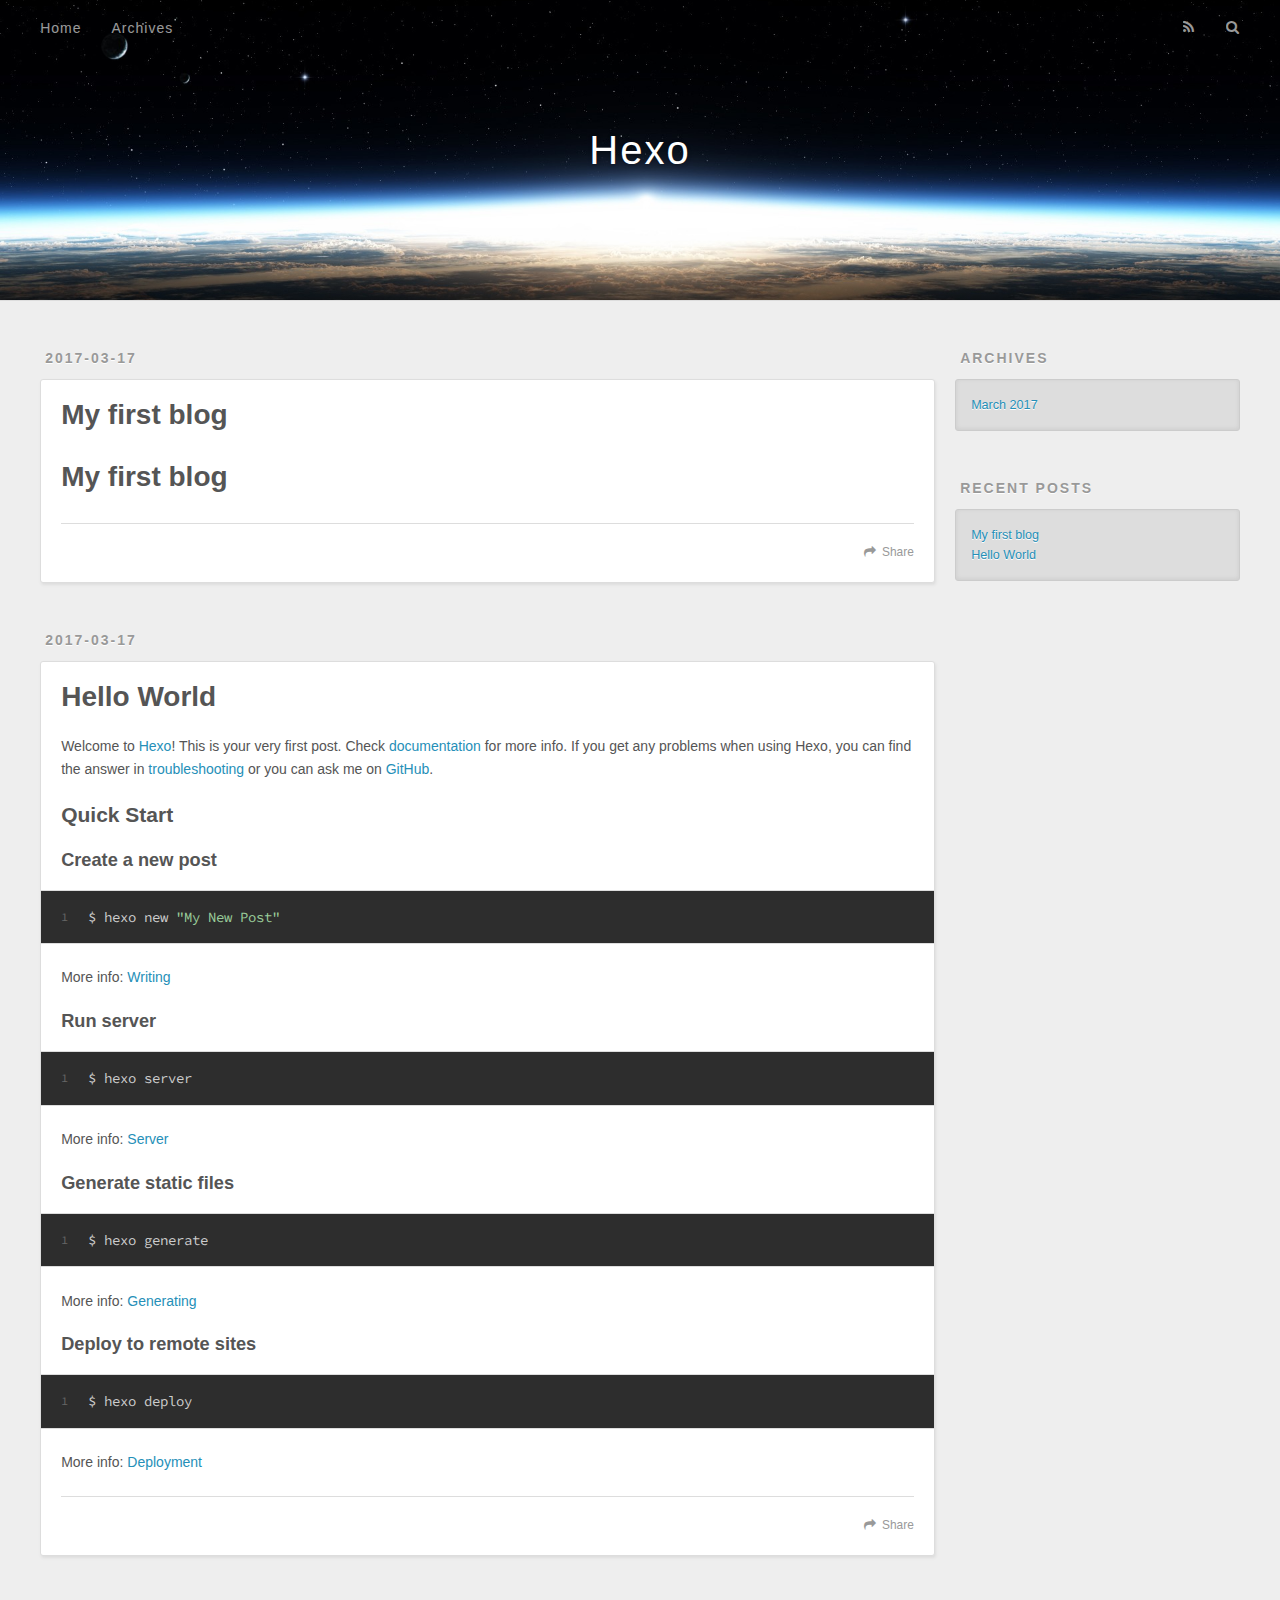
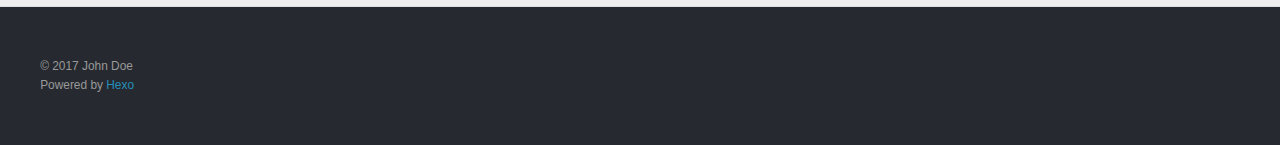
==== index.html @ 3b6c28e8 "Site updated: 2017-03-17 16:34:26" ====
<!DOCTYPE html>
<html>
<head>
  <meta charset="utf-8">
  
  <title>Hexo</title>
  <meta name="viewport" content="width=device-width, initial-scale=1, maximum-scale=1">
  <meta property="og:type" content="website">
<meta property="og:title" content="Hexo">
<meta property="og:url" content="http://yoursite.com/index.html">
<meta property="og:site_name" content="Hexo">
<meta name="twitter:card" content="summary">
<meta name="twitter:title" content="Hexo">
  
    <link rel="alternate" href="/atom.xml" title="Hexo" type="application/atom+xml">
  
  
    <link rel="icon" href="/favicon.png">
  
  
    <link href="//fonts.googleapis.com/css?family=Source+Code+Pro" rel="stylesheet" type="text/css">
  
  <link rel="stylesheet" href="/css/style.css">
  

</head>

<body>
  <div id="container">
    <div id="wrap">
      <header id="header">
  <div id="banner"></div>
  <div id="header-outer" class="outer">
    <div id="header-title" class="inner">
      <h1 id="logo-wrap">
        <a href="/" id="logo">Hexo</a>
      </h1>
      
    </div>
    <div id="header-inner" class="inner">
      <nav id="main-nav">
        <a id="main-nav-toggle" class="nav-icon"></a>
        
          <a class="main-nav-link" href="/">Home</a>
        
          <a class="main-nav-link" href="/archives">Archives</a>
        
      </nav>
      <nav id="sub-nav">
        
          <a id="nav-rss-link" class="nav-icon" href="/atom.xml" title="RSS Feed"></a>
        
        <a id="nav-search-btn" class="nav-icon" title="Search"></a>
      </nav>
      <div id="search-form-wrap">
        <form action="//google.com/search" method="get" accept-charset="UTF-8" class="search-form"><input type="search" name="q" results="0" class="search-form-input" placeholder="Search"><button type="submit" class="search-form-submit">&#xF002;</button><input type="hidden" name="sitesearch" value="http://yoursite.com"></form>
      </div>
    </div>
  </div>
</header>
      <div class="outer">
        <section id="main">
  
    <article id="post-My-first-blog" class="article article-type-post" itemscope itemprop="blogPost">
  <div class="article-meta">
    <a href="/2017/03/17/My-first-blog/" class="article-date">
  <time datetime="2017-03-17T08:21:18.000Z" itemprop="datePublished">2017-03-17</time>
</a>
    
  </div>
  <div class="article-inner">
    
    
      <header class="article-header">
        
  
    <h1 itemprop="name">
      <a class="article-title" href="/2017/03/17/My-first-blog/">My first blog</a>
    </h1>
  

      </header>
    
    <div class="article-entry" itemprop="articleBody">
      
        <h1 id="My-first-blog"><a href="#My-first-blog" class="headerlink" title="My first blog"></a>My first blog</h1>
      
    </div>
    <footer class="article-footer">
      <a data-url="http://yoursite.com/2017/03/17/My-first-blog/" data-id="cj0dkiii60002uuj8x4nyhoo8" class="article-share-link">Share</a>
      
      
    </footer>
  </div>
  
</article>


  
    <article id="post-hello-world" class="article article-type-post" itemscope itemprop="blogPost">
  <div class="article-meta">
    <a href="/2017/03/17/hello-world/" class="article-date">
  <time datetime="2017-03-17T08:17:19.000Z" itemprop="datePublished">2017-03-17</time>
</a>
    
  </div>
  <div class="article-inner">
    
    
      <header class="article-header">
        
  
    <h1 itemprop="name">
      <a class="article-title" href="/2017/03/17/hello-world/">Hello World</a>
    </h1>
  

      </header>
    
    <div class="article-entry" itemprop="articleBody">
      
        <p>Welcome to <a href="https://hexo.io/" target="_blank" rel="external">Hexo</a>! This is your very first post. Check <a href="https://hexo.io/docs/" target="_blank" rel="external">documentation</a> for more info. If you get any problems when using Hexo, you can find the answer in <a href="https://hexo.io/docs/troubleshooting.html" target="_blank" rel="external">troubleshooting</a> or you can ask me on <a href="https://github.com/hexojs/hexo/issues" target="_blank" rel="external">GitHub</a>.</p>
<h2 id="Quick-Start"><a href="#Quick-Start" class="headerlink" title="Quick Start"></a>Quick Start</h2><h3 id="Create-a-new-post"><a href="#Create-a-new-post" class="headerlink" title="Create a new post"></a>Create a new post</h3><figure class="highlight bash"><table><tr><td class="gutter"><pre><div class="line">1</div></pre></td><td class="code"><pre><div class="line">$ hexo new <span class="string">"My New Post"</span></div></pre></td></tr></table></figure>
<p>More info: <a href="https://hexo.io/docs/writing.html" target="_blank" rel="external">Writing</a></p>
<h3 id="Run-server"><a href="#Run-server" class="headerlink" title="Run server"></a>Run server</h3><figure class="highlight bash"><table><tr><td class="gutter"><pre><div class="line">1</div></pre></td><td class="code"><pre><div class="line">$ hexo server</div></pre></td></tr></table></figure>
<p>More info: <a href="https://hexo.io/docs/server.html" target="_blank" rel="external">Server</a></p>
<h3 id="Generate-static-files"><a href="#Generate-static-files" class="headerlink" title="Generate static files"></a>Generate static files</h3><figure class="highlight bash"><table><tr><td class="gutter"><pre><div class="line">1</div></pre></td><td class="code"><pre><div class="line">$ hexo generate</div></pre></td></tr></table></figure>
<p>More info: <a href="https://hexo.io/docs/generating.html" target="_blank" rel="external">Generating</a></p>
<h3 id="Deploy-to-remote-sites"><a href="#Deploy-to-remote-sites" class="headerlink" title="Deploy to remote sites"></a>Deploy to remote sites</h3><figure class="highlight bash"><table><tr><td class="gutter"><pre><div class="line">1</div></pre></td><td class="code"><pre><div class="line">$ hexo deploy</div></pre></td></tr></table></figure>
<p>More info: <a href="https://hexo.io/docs/deployment.html" target="_blank" rel="external">Deployment</a></p>

      
    </div>
    <footer class="article-footer">
      <a data-url="http://yoursite.com/2017/03/17/hello-world/" data-id="cj0dkiihy0001uuj8geldzlar" class="article-share-link">Share</a>
      
      
    </footer>
  </div>
  
</article>


  

</section>
        
          <aside id="sidebar">
  
    

  
    

  
    
  
    
  <div class="widget-wrap">
    <h3 class="widget-title">Archives</h3>
    <div class="widget">
      <ul class="archive-list"><li class="archive-list-item"><a class="archive-list-link" href="/archives/2017/03/">March 2017</a></li></ul>
    </div>
  </div>


  
    
  <div class="widget-wrap">
    <h3 class="widget-title">Recent Posts</h3>
    <div class="widget">
      <ul>
        
          <li>
            <a href="/2017/03/17/My-first-blog/">My first blog</a>
          </li>
        
          <li>
            <a href="/2017/03/17/hello-world/">Hello World</a>
          </li>
        
      </ul>
    </div>
  </div>

  
</aside>
        
      </div>
      <footer id="footer">
  
  <div class="outer">
    <div id="footer-info" class="inner">
      &copy; 2017 John Doe<br>
      Powered by <a href="http://hexo.io/" target="_blank">Hexo</a>
    </div>
  </div>
</footer>
    </div>
    <nav id="mobile-nav">
  
    <a href="/" class="mobile-nav-link">Home</a>
  
    <a href="/archives" class="mobile-nav-link">Archives</a>
  
</nav>
    

<script src="//ajax.googleapis.com/ajax/libs/jquery/2.0.3/jquery.min.js"></script>


  <link rel="stylesheet" href="/fancybox/jquery.fancybox.css">
  <script src="/fancybox/jquery.fancybox.pack.js"></script>


<script src="/js/script.js"></script>

  </div>
</body>
</html>
---- css/style.css ----
body {
  width: 100%;
}
body:before,
body:after {
  content: "";
  display: table;
}
body:after {
  clear: both;
}
html,
body,
div,
span,
applet,
object,
iframe,
h1,
h2,
h3,
h4,
h5,
h6,
p,
blockquote,
pre,
a,
abbr,
acronym,
address,
big,
cite,
code,
del,
dfn,
em,
img,
ins,
kbd,
q,
s,
samp,
small,
strike,
strong,
sub,
sup,
tt,
var,
dl,
dt,
dd,
ol,
ul,
li,
fieldset,
form,
label,
legend,
table,
caption,
tbody,
tfoot,
thead,
tr,
th,
td {
  margin: 0;
  padding: 0;
  border: 0;
  outline: 0;
  font-weight: inherit;
  font-style: inherit;
  font-family: inherit;
  font-size: 100%;
  vertical-align: baseline;
}
body {
  line-height: 1;
  color: #000;
  background: #fff;
}
ol,
ul {
  list-style: none;
}
table {
  border-collapse: separate;
  border-spacing: 0;
  vertical-align: middle;
}
caption,
th,
td {
  text-align: left;
  font-weight: normal;
  vertical-align: middle;
}
a img {
  border: none;
}
input,
button {
  margin: 0;
  padding: 0;
}
input::-moz-focus-inner,
button::-moz-focus-inner {
  border: 0;
  padding: 0;
}
@font-face {
  font-family: FontAwesome;
  font-style: normal;
  font-weight: normal;
  src: url("fonts/fontawesome-webfont.eot?v=#4.0.3");
  src: url("fonts/fontawesome-webfont.eot?#iefix&v=#4.0.3") format("embedded-opentype"), url("fonts/fontawesome-webfont.woff?v=#4.0.3") format("woff"), url("fonts/fontawesome-webfont.ttf?v=#4.0.3") format("truetype"), url("fonts/fontawesome-webfont.svg#fontawesomeregular?v=#4.0.3") format("svg");
}
html,
body,
#container {
  height: 100%;
}
body {
  background: #eee;
  font: 14px "Helvetica Neue", Helvetica, Arial, sans-serif;
  -webkit-text-size-adjust: 100%;
}
.outer {
  max-width: 1220px;
  margin: 0 auto;
  padding: 0 20px;
}
.outer:before,
.outer:after {
  content: "";
  display: table;
}
.outer:after {
  clear: both;
}
.inner {
  display: inline;
  float: left;
  width: 98.33333333333333%;
  margin: 0 0.833333333333333%;
}
.left,
.alignleft {
  float: left;
}
.right,
.alignright {
  float: right;
}
.clear {
  clear: both;
}
#container {
  position: relative;
}
.mobile-nav-on {
  overflow: hidden;
}
#wrap {
  height: 100%;
  width: 100%;
  position: absolute;
  top: 0;
  left: 0;
  -webkit-transition: 0.2s ease-out;
  -moz-transition: 0.2s ease-out;
  -ms-transition: 0.2s ease-out;
  transition: 0.2s ease-out;
  z-index: 1;
  background: #eee;
}
.mobile-nav-on #wrap {
  left: 280px;
}
@media screen and (min-width: 768px) {
  #main {
    display: inline;
    float: left;
    width: 73.33333333333333%;
    margin: 0 0.833333333333333%;
  }
}
.article-date,
.article-category-link,
.archive-year,
.widget-title {
  text-decoration: none;
  text-transform: uppercase;
  letter-spacing: 2px;
  color: #999;
  margin-bottom: 1em;
  margin-left: 5px;
  line-height: 1em;
  text-shadow: 0 1px #fff;
  font-weight: bold;
}
.article-inner,
.archive-article-inner {
  background: #fff;
  -webkit-box-shadow: 1px 2px 3px #ddd;
  box-shadow: 1px 2px 3px #ddd;
  border: 1px solid #ddd;
  border-radius: 3px;
}
.article-entry h1,
.widget h1 {
  font-size: 2em;
}
.article-entry h2,
.widget h2 {
  font-size: 1.5em;
}
.article-entry h3,
.widget h3 {
  font-size: 1.3em;
}
.article-entry h4,
.widget h4 {
  font-size: 1.2em;
}
.article-entry h5,
.widget h5 {
  font-size: 1em;
}
.article-entry h6,
.widget h6 {
  font-size: 1em;
  color: #999;
}
.article-entry hr,
.widget hr {
  border: 1px dashed #ddd;
}
.article-entry strong,
.widget strong {
  font-weight: bold;
}
.article-entry em,
.widget em,
.article-entry cite,
.widget cite {
  font-style: italic;
}
.article-entry sup,
.widget sup,
.article-entry sub,
.widget sub {
  font-size: 0.75em;
  line-height: 0;
  position: relative;
  vertical-align: baseline;
}
.article-entry sup,
.widget sup {
  top: -0.5em;
}
.article-entry sub,
.widget sub {
  bottom: -0.2em;
}
.article-entry small,
.widget small {
  font-size: 0.85em;
}
.article-entry acronym,
.widget acronym,
.article-entry abbr,
.widget abbr {
  border-bottom: 1px dotted;
}
.article-entry ul,
.widget ul,
.article-entry ol,
.widget ol,
.article-entry dl,
.widget dl {
  margin: 0 20px;
  line-height: 1.6em;
}
.article-entry ul ul,
.widget ul ul,
.article-entry ol ul,
.widget ol ul,
.article-entry ul ol,
.widget ul ol,
.article-entry ol ol,
.widget ol ol {
  margin-top: 0;
  margin-bottom: 0;
}
.article-entry ul,
.widget ul {
  list-style: disc;
}
.article-entry ol,
.widget ol {
  list-style: decimal;
}
.article-entry dt,
.widget dt {
  font-weight: bold;
}
#header {
  height: 300px;
  position: relative;
  border-bottom: 1px solid #ddd;
}
#header:before,
#header:after {
  content: "";
  position: absolute;
  left: 0;
  right: 0;
  height: 40px;
}
#header:before {
  top: 0;
  background: -webkit-linear-gradient(rgba(0,0,0,0.2), transparent);
  background: -moz-linear-gradient(rgba(0,0,0,0.2), transparent);
  background: -ms-linear-gradient(rgba(0,0,0,0.2), transparent);
  background: linear-gradient(rgba(0,0,0,0.2), transparent);
}
#header:after {
  bottom: 0;
  background: -webkit-linear-gradient(transparent, rgba(0,0,0,0.2));
  background: -moz-linear-gradient(transparent, rgba(0,0,0,0.2));
  background: -ms-linear-gradient(transparent, rgba(0,0,0,0.2));
  background: linear-gradient(transparent, rgba(0,0,0,0.2));
}
#header-outer {
  height: 100%;
  position: relative;
}
#header-inner {
  position: relative;
  overflow: hidden;
}
#banner {
  position: absolute;
  top: 0;
  left: 0;
  width: 100%;
  height: 100%;
  background: url("images/banner.jpg") center #000;
  -webkit-background-size: cover;
  -moz-background-size: cover;
  background-size: cover;
  z-index: -1;
}
#header-title {
  text-align: center;
  height: 40px;
  position: absolute;
  top: 50%;
  left: 0;
  margin-top: -20px;
}
#logo,
#subtitle {
  text-decoration: none;
  color: #fff;
  font-weight: 300;
  text-shadow: 0 1px 4px rgba(0,0,0,0.3);
}
#logo {
  font-size: 40px;
  line-height: 40px;
  letter-spacing: 2px;
}
#subtitle {
  font-size: 16px;
  line-height: 16px;
  letter-spacing: 1px;
}
#subtitle-wrap {
  margin-top: 16px;
}
#main-nav {
  float: left;
  margin-left: -15px;
}
.nav-icon,
.main-nav-link {
  float: left;
  color: #fff;
  opacity: 0.6;
  text-decoration: none;
  text-shadow: 0 1px rgba(0,0,0,0.2);
  -webkit-transition: opacity 0.2s;
  -moz-transition: opacity 0.2s;
  -ms-transition: opacity 0.2s;
  transition: opacity 0.2s;
  display: block;
  padding: 20px 15px;
}
.nav-icon:hover,
.main-nav-link:hover {
  opacity: 1;
}
.nav-icon {
  font-family: FontAwesome;
  text-align: center;
  font-size: 14px;
  width: 14px;
  height: 14px;
  padding: 20px 15px;
  position: relative;
  cursor: pointer;
}
.main-nav-link {
  font-weight: 300;
  letter-spacing: 1px;
}
@media screen and (max-width: 479px) {
  .main-nav-link {
    display: none;
  }
}
#main-nav-toggle {
  display: none;
}
#main-nav-toggle:before {
  content: "\f0c9";
}
@media screen and (max-width: 479px) {
  #main-nav-toggle {
    display: block;
  }
}
#sub-nav {
  float: right;
  margin-right: -15px;
}
#nav-rss-link:before {
  content: "\f09e";
}
#nav-search-btn:before {
  content: "\f002";
}
#search-form-wrap {
  position: absolute;
  top: 15px;
  width: 150px;
  height: 30px;
  right: -150px;
  opacity: 0;
  -webkit-transition: 0.2s ease-out;
  -moz-transition: 0.2s ease-out;
  -ms-transition: 0.2s ease-out;
  transition: 0.2s ease-out;
}
#search-form-wrap.on {
  opacity: 1;
  right: 0;
}
@media screen and (max-width: 479px) {
  #search-form-wrap {
    width: 100%;
    right: -100%;
  }
}
.search-form {
  position: absolute;
  top: 0;
  left: 0;
  right: 0;
  background: #fff;
  padding: 5px 15px;
  border-radius: 15px;
  -webkit-box-shadow: 0 0 10px rgba(0,0,0,0.3);
  box-shadow: 0 0 10px rgba(0,0,0,0.3);
}
.search-form-input {
  border: none;
  background: none;
  color: #555;
  width: 100%;
  font: 13px "Helvetica Neue", Helvetica, Arial, sans-serif;
  outline: none;
}
.search-form-input::-webkit-search-results-decoration,
.search-form-input::-webkit-search-cancel-button {
  -webkit-appearance: none;
}
.search-form-submit {
  position: absolute;
  top: 50%;
  right: 10px;
  margin-top: -7px;
  font: 13px FontAwesome;
  border: none;
  background: none;
  color: #bbb;
  cursor: pointer;
}
.search-form-submit:hover,
.search-form-submit:focus {
  color: #777;
}
.article {
  margin: 50px 0;
}
.article-inner {
  overflow: hidden;
}
.article-meta:before,
.article-meta:after {
  content: "";
  display: table;
}
.article-meta:after {
  clear: both;
}
.article-date {
  float: left;
}
.article-category {
  float: left;
  line-height: 1em;
  color: #ccc;
  text-shadow: 0 1px #fff;
  margin-left: 8px;
}
.article-category:before {
  content: "\2022";
}
.article-category-link {
  margin: 0 12px 1em;
}
.article-header {
  padding: 20px 20px 0;
}
.article-title {
  text-decoration: none;
  font-size: 2em;
  font-weight: bold;
  color: #555;
  line-height: 1.1em;
  -webkit-transition: color 0.2s;
  -moz-transition: color 0.2s;
  -ms-transition: color 0.2s;
  transition: color 0.2s;
}
a.article-title:hover {
  color: #258fb8;
}
.article-entry {
  color: #555;
  padding: 0 20px;
}
.article-entry:before,
.article-entry:after {
  content: "";
  display: table;
}
.article-entry:after {
  clear: both;
}
.article-entry p,
.article-entry table {
  line-height: 1.6em;
  margin: 1.6em 0;
}
.article-entry h1,
.article-entry h2,
.article-entry h3,
.article-entry h4,
.article-entry h5,
.article-entry h6 {
  font-weight: bold;
}
.article-entry h1,
.article-entry h2,
.article-entry h3,
.article-entry h4,
.article-entry h5,
.article-entry h6 {
  line-height: 1.1em;
  margin: 1.1em 0;
}
.article-entry a {
  color: #258fb8;
  text-decoration: none;
}
.article-entry a:hover {
  text-decoration: underline;
}
.article-entry ul,
.article-entry ol,
.article-entry dl {
  margin-top: 1.6em;
  margin-bottom: 1.6em;
}
.article-entry img,
.article-entry video {
  max-width: 100%;
  height: auto;
  display: block;
  margin: auto;
}
.article-entry iframe {
  border: none;
}
.article-entry table {
  width: 100%;
  border-collapse: collapse;
  border-spacing: 0;
}
.article-entry th {
  font-weight: bold;
  border-bottom: 3px solid #ddd;
  padding-bottom: 0.5em;
}
.article-entry td {
  border-bottom: 1px solid #ddd;
  padding: 10px 0;
}
.article-entry blockquote {
  font-family: Georgia, "Times New Roman", serif;
  font-size: 1.4em;
  margin: 1.6em 20px;
  text-align: center;
}
.article-entry blockquote footer {
  font-size: 14px;
  margin: 1.6em 0;
  font-family: "Helvetica Neue", Helvetica, Arial, sans-serif;
}
.article-entry blockquote footer cite:before {
  content: "—";
  padding: 0 0.5em;
}
.article-entry .pullquote {
  text-align: left;
  width: 45%;
  margin: 0;
}
.article-entry .pullquote.left {
  margin-left: 0.5em;
  margin-right: 1em;
}
.article-entry .pullquote.right {
  margin-right: 0.5em;
  margin-left: 1em;
}
.article-entry .caption {
  color: #999;
  display: block;
  font-size: 0.9em;
  margin-top: 0.5em;
  position: relative;
  text-align: center;
}
.article-entry .video-container {
  position: relative;
  padding-top: 56.25%;
  height: 0;
  overflow: hidden;
}
.article-entry .video-container iframe,
.article-entry .video-container object,
.article-entry .video-container embed {
  position: absolute;
  top: 0;
  left: 0;
  width: 100%;
  height: 100%;
  margin-top: 0;
}
.article-more-link a {
  display: inline-block;
  line-height: 1em;
  padding: 6px 15px;
  border-radius: 15px;
  background: #eee;
  color: #999;
  text-shadow: 0 1px #fff;
  text-decoration: none;
}
.article-more-link a:hover {
  background: #258fb8;
  color: #fff;
  text-decoration: none;
  text-shadow: 0 1px #1e7293;
}
.article-footer {
  font-size: 0.85em;
  line-height: 1.6em;
  border-top: 1px solid #ddd;
  padding-top: 1.6em;
  margin: 0 20px 20px;
}
.article-footer:before,
.article-footer:after {
  content: "";
  display: table;
}
.article-footer:after {
  clear: both;
}
.article-footer a {
  color: #999;
  text-decoration: none;
}
.article-footer a:hover {
  color: #555;
}
.article-tag-list-item {
  float: left;
  margin-right: 10px;
}
.article-tag-list-link:before {
  content: "#";
}
.article-comment-link {
  float: right;
}
.article-comment-link:before {
  content: "\f075";
  font-family: FontAwesome;
  padding-right: 8px;
}
.article-share-link {
  cursor: pointer;
  float: right;
  margin-left: 20px;
}
.article-share-link:before {
  content: "\f064";
  font-family: FontAwesome;
  padding-right: 6px;
}
#article-nav {
  position: relative;
}
#article-nav:before,
#article-nav:after {
  content: "";
  display: table;
}
#article-nav:after {
  clear: both;
}
@media screen and (min-width: 768px) {
  #article-nav {
    margin: 50px 0;
  }
  #article-nav:before {
    width: 8px;
    height: 8px;
    position: absolute;
    top: 50%;
    left: 50%;
    margin-top: -4px;
    margin-left: -4px;
    content: "";
    border-radius: 50%;
    background: #ddd;
    -webkit-box-shadow: 0 1px 2px #fff;
    box-shadow: 0 1px 2px #fff;
  }
}
.article-nav-link-wrap {
  text-decoration: none;
  text-shadow: 0 1px #fff;
  color: #999;
  -webkit-box-sizing: border-box;
  -moz-box-sizing: border-box;
  box-sizing: border-box;
  margin-top: 50px;
  text-align: center;
  display: block;
}
.article-nav-link-wrap:hover {
  color: #555;
}
@media screen and (min-width: 768px) {
  .article-nav-link-wrap {
    width: 50%;
    margin-top: 0;
  }
}
@media screen and (min-width: 768px) {
  #article-nav-newer {
    float: left;
    text-align: right;
    padding-right: 20px;
  }
}
@media screen and (min-width: 768px) {
  #article-nav-older {
    float: right;
    text-align: left;
    padding-left: 20px;
  }
}
.article-nav-caption {
  text-transform: uppercase;
  letter-spacing: 2px;
  color: #ddd;
  line-height: 1em;
  font-weight: bold;
}
#article-nav-newer .article-nav-caption {
  margin-right: -2px;
}
.article-nav-title {
  font-size: 0.85em;
  line-height: 1.6em;
  margin-top: 0.5em;
}
.article-share-box {
  position: absolute;
  display: none;
  background: #fff;
  -webkit-box-shadow: 1px 2px 10px rgba(0,0,0,0.2);
  box-shadow: 1px 2px 10px rgba(0,0,0,0.2);
  border-radius: 3px;
  margin-left: -145px;
  overflow: hidden;
  z-index: 1;
}
.article-share-box.on {
  display: block;
}
.article-share-input {
  width: 100%;
  background: none;
  -webkit-box-sizing: border-box;
  -moz-box-sizing: border-box;
  box-sizing: border-box;
  font: 14px "Helvetica Neue", Helvetica, Arial, sans-serif;
  padding: 0 15px;
  color: #555;
  outline: none;
  border: 1px solid #ddd;
  border-radius: 3px 3px 0 0;
  height: 36px;
  line-height: 36px;
}
.article-share-links {
  background: #eee;
}
.article-share-links:before,
.article-share-links:after {
  content: "";
  display: table;
}
.article-share-links:after {
  clear: both;
}
.article-share-twitter,
.article-share-facebook,
.article-share-pinterest,
.article-share-google {
  width: 50px;
  height: 36px;
  display: block;
  float: left;
  position: relative;
  color: #999;
  text-shadow: 0 1px #fff;
}
.article-share-twitter:before,
.article-share-facebook:before,
.article-share-pinterest:before,
.article-share-google:before {
  font-size: 20px;
  font-family: FontAwesome;
  width: 20px;
  height: 20px;
  position: absolute;
  top: 50%;
  left: 50%;
  margin-top: -10px;
  margin-left: -10px;
  text-align: center;
}
.article-share-twitter:hover,
.article-share-facebook:hover,
.article-share-pinterest:hover,
.article-share-google:hover {
  color: #fff;
}
.article-share-twitter:before {
  content: "\f099";
}
.article-share-twitter:hover {
  background: #00aced;
  text-shadow: 0 1px #008abe;
}
.article-share-facebook:before {
  content: "\f09a";
}
.article-share-facebook:hover {
  background: #3b5998;
  text-shadow: 0 1px #2f477a;
}
.article-share-pinterest:before {
  content: "\f0d2";
}
.article-share-pinterest:hover {
  background: #cb2027;
  text-shadow: 0 1px #a21a1f;
}
.article-share-google:before {
  content: "\f0d5";
}
.article-share-google:hover {
  background: #dd4b39;
  text-shadow: 0 1px #be3221;
}
.article-gallery {
  background: #000;
  position: relative;
}
.article-gallery-photos {
  position: relative;
  overflow: hidden;
}
.article-gallery-img {
  display: none;
  max-width: 100%;
}
.article-gallery-img:first-child {
  display: block;
}
.article-gallery-img.loaded {
  position: absolute;
  display: block;
}
.article-gallery-img img {
  display: block;
  max-width: 100%;
  margin: 0 auto;
}
#comments {
  background: #fff;
  -webkit-box-shadow: 1px 2px 3px #ddd;
  box-shadow: 1px 2px 3px #ddd;
  padding: 20px;
  border: 1px solid #ddd;
  border-radius: 3px;
  margin: 50px 0;
}
#comments a {
  color: #258fb8;
}
.archives-wrap {
  margin: 50px 0;
}
.archives:before,
.archives:after {
  content: "";
  display: table;
}
.archives:after {
  clear: both;
}
.archive-year-wrap {
  margin-bottom: 1em;
}
.archives {
  -webkit-column-gap: 10px;
  -moz-column-gap: 10px;
  column-gap: 10px;
}
@media screen and (min-width: 480px) and (max-width: 767px) {
  .archives {
    -webkit-column-count: 2;
    -moz-column-count: 2;
    column-count: 2;
  }
}
@media screen and (min-width: 768px) {
  .archives {
    -webkit-column-count: 3;
    -moz-column-count: 3;
    column-count: 3;
  }
}
.archive-article {
  -webkit-column-break-inside: avoid;
  page-break-inside: avoid;
  overflow: hidden;
  break-inside: avoid-column;
}
.archive-article-inner {
  padding: 10px;
  margin-bottom: 15px;
}
.archive-article-title {
  text-decoration: none;
  font-weight: bold;
  color: #555;
  -webkit-transition: color 0.2s;
  -moz-transition: color 0.2s;
  -ms-transition: color 0.2s;
  transition: color 0.2s;
  line-height: 1.6em;
}
.archive-article-title:hover {
  color: #258fb8;
}
.archive-article-footer {
  margin-top: 1em;
}
.archive-article-date {
  color: #999;
  text-decoration: none;
  font-size: 0.85em;
  line-height: 1em;
  margin-bottom: 0.5em;
  display: block;
}
#page-nav {
  margin: 50px auto;
  background: #fff;
  -webkit-box-shadow: 1px 2px 3px #ddd;
  box-shadow: 1px 2px 3px #ddd;
  border: 1px solid #ddd;
  border-radius: 3px;
  text-align: center;
  color: #999;
  overflow: hidden;
}
#page-nav:before,
#page-nav:after {
  content: "";
  display: table;
}
#page-nav:after {
  clear: both;
}
#page-nav a,
#page-nav span {
  padding: 10px 20px;
  line-height: 1;
  height: 2ex;
}
#page-nav a {
  color: #999;
  text-decoration: none;
}
#page-nav a:hover {
  background: #999;
  color: #fff;
}
#page-nav .prev {
  float: left;
}
#page-nav .next {
  float: right;
}
#page-nav .page-number {
  display: inline-block;
}
@media screen and (max-width: 479px) {
  #page-nav .page-number {
    display: none;
  }
}
#page-nav .current {
  color: #555;
  font-weight: bold;
}
#page-nav .space {
  color: #ddd;
}
#footer {
  background: #262a30;
  padding: 50px 0;
  border-top: 1px solid #ddd;
  color: #999;
}
#footer a {
  color: #258fb8;
  text-decoration: none;
}
#footer a:hover {
  text-decoration: underline;
}
#footer-info {
  line-height: 1.6em;
  font-size: 0.85em;
}
.article-entry pre,
.article-entry .highlight {
  background: #2d2d2d;
  margin: 0 -20px;
  padding: 15px 20px;
  border-style: solid;
  border-color: #ddd;
  border-width: 1px 0;
  overflow: auto;
  color: #ccc;
  line-height: 22.400000000000002px;
}
.article-entry .highlight .gutter pre,
.article-entry .gist .gist-file .gist-data .line-numbers {
  color: #666;
  font-size: 0.85em;
}
.article-entry pre,
.article-entry code {
  font-family: "Source Code Pro", Consolas, Monaco, Menlo, Consolas, monospace;
}
.article-entry code {
  background: #eee;
  text-shadow: 0 1px #fff;
  padding: 0 0.3em;
}
.article-entry pre code {
  background: none;
  text-shadow: none;
  padding: 0;
}
.article-entry .highlight pre {
  border: none;
  margin: 0;
  padding: 0;
}
.article-entry .highlight table {
  margin: 0;
  width: auto;
}
.article-entry .highlight td {
  border: none;
  padding: 0;
}
.article-entry .highlight figcaption {
  font-size: 0.85em;
  color: #999;
  line-height: 1em;
  margin-bottom: 1em;
}
.article-entry .highlight figcaption:before,
.article-entry .highlight figcaption:after {
  content: "";
  display: table;
}
.article-entry .highlight figcaption:after {
  clear: both;
}
.article-entry .highlight figcaption a {
  float: right;
}
.article-entry .highlight .gutter pre {
  text-align: right;
  padding-right: 20px;
}
.article-entry .highlight .line {
  height: 22.400000000000002px;
}
.article-entry .highlight .line.marked {
  background: #515151;
}
.article-entry .gist {
  margin: 0 -20px;
  border-style: solid;
  border-color: #ddd;
  border-width: 1px 0;
  background: #2d2d2d;
  padding: 15px 20px 15px 0;
}
.article-entry .gist .gist-file {
  border: none;
  font-family: "Source Code Pro", Consolas, Monaco, Menlo, Consolas, monospace;
  margin: 0;
}
.article-entry .gist .gist-file .gist-data {
  background: none;
  border: none;
}
.article-entry .gist .gist-file .gist-data .line-numbers {
  background: none;
  border: none;
  padding: 0 20px 0 0;
}
.article-entry .gist .gist-file .gist-data .line-data {
  padding: 0 !important;
}
.article-entry .gist .gist-file .highlight {
  margin: 0;
  padding: 0;
  border: none;
}
.article-entry .gist .gist-file .gist-meta {
  background: #2d2d2d;
  color: #999;
  font: 0.85em "Helvetica Neue", Helvetica, Arial, sans-serif;
  text-shadow: 0 0;
  padding: 0;
  margin-top: 1em;
  margin-left: 20px;
}
.article-entry .gist .gist-file .gist-meta a {
  color: #258fb8;
  font-weight: normal;
}
.article-entry .gist .gist-file .gist-meta a:hover {
  text-decoration: underline;
}
pre .comment,
pre .title {
  color: #999;
}
pre .variable,
pre .attribute,
pre .tag,
pre .regexp,
pre .ruby .constant,
pre .xml .tag .title,
pre .xml .pi,
pre .xml .doctype,
pre .html .doctype,
pre .css .id,
pre .css .class,
pre .css .pseudo {
  color: #f2777a;
}
pre .number,
pre .preprocessor,
pre .built_in,
pre .literal,
pre .params,
pre .constant {
  color: #f99157;
}
pre .class,
pre .ruby .class .title,
pre .css .rules .attribute {
  color: #9c9;
}
pre .string,
pre .value,
pre .inheritance,
pre .header,
pre .ruby .symbol,
pre .xml .cdata {
  color: #9c9;
}
pre .css .hexcolor {
  color: #6cc;
}
pre .function,
pre .python .decorator,
pre .python .title,
pre .ruby .function .title,
pre .ruby .title .keyword,
pre .perl .sub,
pre .javascript .title,
pre .coffeescript .title {
  color: #69c;
}
pre .keyword,
pre .javascript .function {
  color: #c9c;
}
@media screen and (max-width: 479px) {
  #mobile-nav {
    position: absolute;
    top: 0;
    left: 0;
    width: 280px;
    height: 100%;
    background: #191919;
    border-right: 1px solid #fff;
  }
}
@media screen and (max-width: 479px) {
  .mobile-nav-link {
    display: block;
    color: #999;
    text-decoration: none;
    padding: 15px 20px;
    font-weight: bold;
  }
  .mobile-nav-link:hover {
    color: #fff;
  }
}
@media screen and (min-width: 768px) {
  #sidebar {
    display: inline;
    float: left;
    width: 23.333333333333332%;
    margin: 0 0.833333333333333%;
  }
}
.widget-wrap {
  margin: 50px 0;
}
.widget {
  color: #777;
  text-shadow: 0 1px #fff;
  background: #ddd;
  -webkit-box-shadow: 0 -1px 4px #ccc inset;
  box-shadow: 0 -1px 4px #ccc inset;
  border: 1px solid #ccc;
  padding: 15px;
  border-radius: 3px;
}
.widget a {
  color: #258fb8;
  text-decoration: none;
}
.widget a:hover {
  text-decoration: underline;
}
.widget ul ul,
.widget ol ul,
.widget dl ul,
.widget ul ol,
.widget ol ol,
.widget dl ol,
.widget ul dl,
.widget ol dl,
.widget dl dl {
  margin-left: 15px;
  list-style: disc;
}
.widget {
  line-height: 1.6em;
  word-wrap: break-word;
  font-size: 0.9em;
}
.widget ul,
.widget ol {
  list-style: none;
  margin: 0;
}
.widget ul ul,
.widget ol ul,
.widget ul ol,
.widget ol ol {
  margin: 0 20px;
}
.widget ul ul,
.widget ol ul {
  list-style: disc;
}
.widget ul ol,
.widget ol ol {
  list-style: decimal;
}
.category-list-count,
.tag-list-count,
.archive-list-count {
  padding-left: 5px;
  color: #999;
  font-size: 0.85em;
}
.category-list-count:before,
.tag-list-count:before,
.archive-list-count:before {
  content: "(";
}
.category-list-count:after,
.tag-list-count:after,
.archive-list-count:after {
  content: ")";
}
.tagcloud a {
  margin-right: 5px;
  display: inline-block;
}
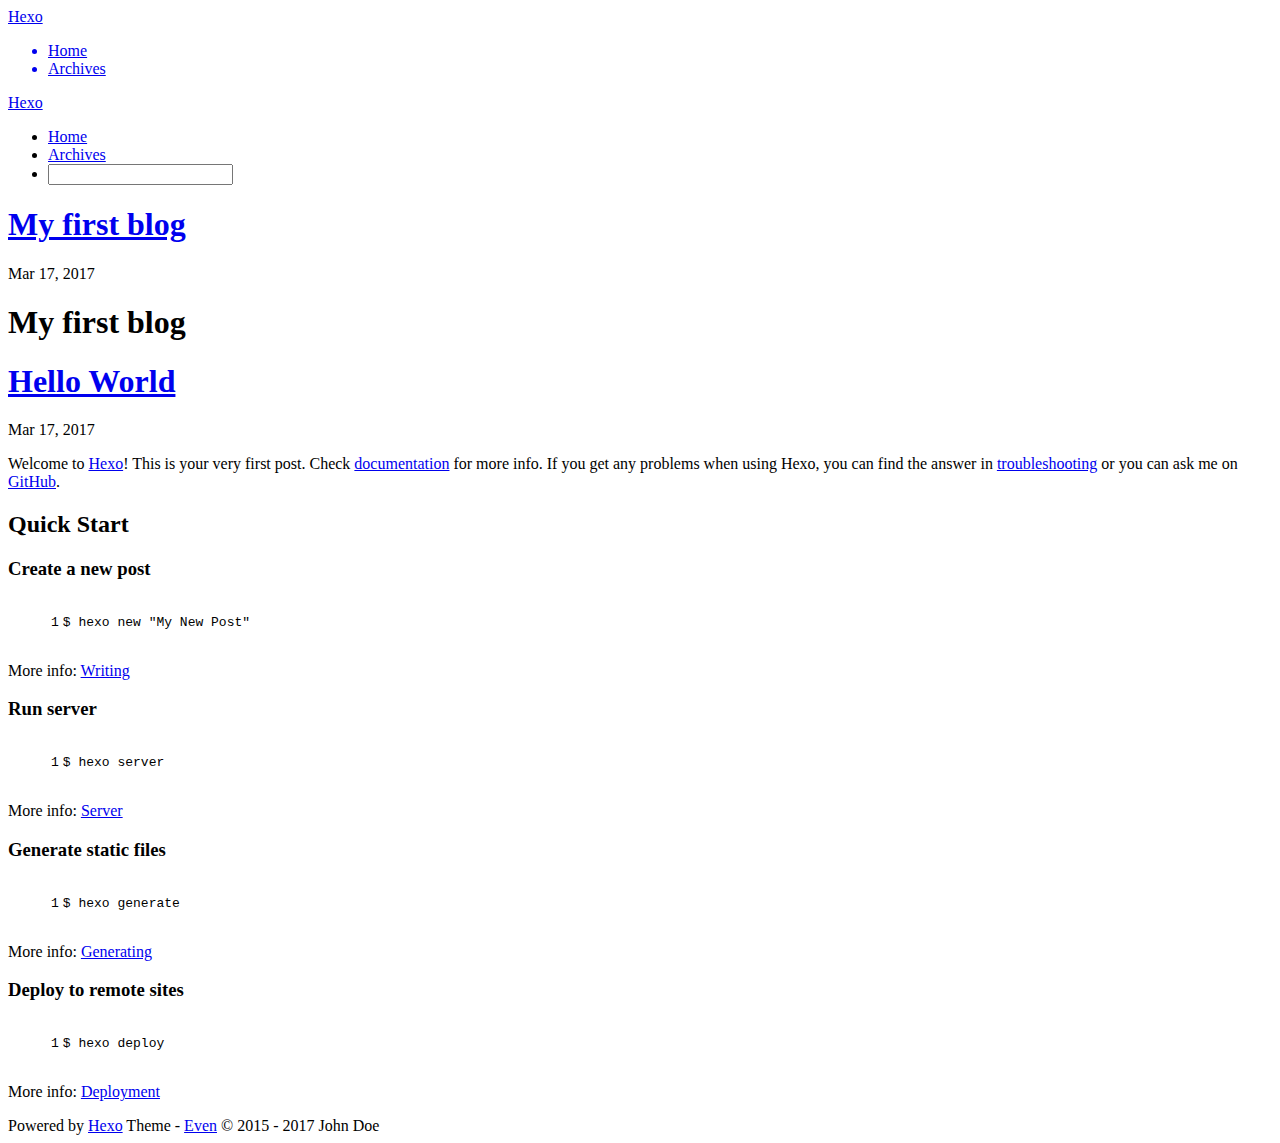
==== commit 51b63198: "Site updated: 2017-03-17 18:55:38" ====
--- a/index.html
+++ b/index.html
@@ -1,125 +1,217 @@
 <!DOCTYPE html>
-<html>
-<head>
-  <meta charset="utf-8">
-  
-  <title>Hexo</title>
-  <meta name="viewport" content="width=device-width, initial-scale=1, maximum-scale=1">
-  <meta property="og:type" content="website">
+<html lang="">
+  <head>
+    
+<meta charset="UTF-8"/>
+<meta http-equiv="X-UA-Compatible" content="IE=edge" />
+<meta name="viewport" content="width=device-width, initial-scale=1, maximum-scale=1"/>
+
+
+<meta http-equiv="Cache-Control" content="no-transform" />
+<meta http-equiv="Cache-Control" content="no-siteapp" />
+
+
+
+
+
+
+
+
+
+  <link rel="alternate" href="/atom.xml" title="Hexo">
+
+
+
+
+  <link rel="shortcut icon" type="image/x-icon" href="/favicon.ico?v=2.3.x" />
+
+
+
+<link rel="canonical" href="http://yoursite.com/"/>
+
+
+<meta property="og:type" content="website">
 <meta property="og:title" content="Hexo">
 <meta property="og:url" content="http://yoursite.com/index.html">
 <meta property="og:site_name" content="Hexo">
 <meta name="twitter:card" content="summary">
 <meta name="twitter:title" content="Hexo">
-  
-    <link rel="alternate" href="/atom.xml" title="Hexo" type="application/atom+xml">
-  
-  
-    <link rel="icon" href="/favicon.png">
-  
-  
-    <link href="//fonts.googleapis.com/css?family=Source+Code+Pro" rel="stylesheet" type="text/css">
-  
-  <link rel="stylesheet" href="/css/style.css">
-  
-
-</head>
-
-<body>
-  <div id="container">
-    <div id="wrap">
-      <header id="header">
-  <div id="banner"></div>
-  <div id="header-outer" class="outer">
-    <div id="header-title" class="inner">
-      <h1 id="logo-wrap">
-        <a href="/" id="logo">Hexo</a>
+
+
+<link rel="stylesheet" type="text/css" href="/css/style.css?v=2.3.x" />
+
+
+
+  <link rel="stylesheet" type="text/css" href="/lib/fancybox/jquery.fancybox.css" />
+
+
+
+
+
+<script>
+  var CONFIG = {
+    search: true,
+    searchPath: "/search.xml",
+    fancybox: true,
+    toc: true,
+  }
+</script>
+
+
+
+
+  
+
+
+
+    <title> Hexo </title>
+  </head>
+
+  <body><div id="mobile-navbar" class="mobile-navbar">
+  <div class="mobile-header-logo">
+    <a href="/." class="logo">Hexo</a>
+  </div>
+  <div class="mobile-navbar-icon">
+    <span></span>
+    <span></span>
+    <span></span>
+  </div>
+</div>
+
+<nav id="mobile-menu" class="mobile-menu slideout-menu">
+  <ul class="mobile-menu-list">
+    
+      <a href="/">
+        <li class="mobile-menu-item">
+          
+          
+            Home
+          
+        </li>
+      </a>
+    
+      <a href="/archives/">
+        <li class="mobile-menu-item">
+          
+          
+            Archives
+          
+        </li>
+      </a>
+    
+  </ul>
+</nav>
+
+    <div class="container" id="mobile-panel">
+      <header id="header" class="header"><div class="logo-wrapper">
+  <a href="/." class="logo">Hexo</a>
+</div>
+
+<nav class="site-navbar">
+  
+    <ul id="menu" class="menu">
+      
+        <li class="menu-item">
+          <a class="menu-item-link" href="/">
+            
+            
+              Home
+            
+          </a>
+        </li>
+      
+        <li class="menu-item">
+          <a class="menu-item-link" href="/archives/">
+            
+            
+              Archives
+            
+          </a>
+        </li>
+      
+      
+        <li class="menu-search">
+          <form>
+            <i class="iconfont icon-search" id="open-search"></i>
+            <input type="text" class="search-input" id="search-input" />
+            <i class="iconfont icon-close" id="close-search"></i>
+          </form>
+        </li>
+      
+    </ul>
+  
+</nav>
+
+      </header>
+
+      <main id="main" class="main">
+        <div class="content-wrapper">
+          <div id="content" class="content">
+            
+  <section id="posts" class="posts">
+    
+      
+  <article class="post">
+    <header class="post-header">
+      <h1 class="post-title">
+        
+          <a class="post-link" href="/2017/03/17/My-first-blog/">My first blog</a>
+        
       </h1>
+
+      <div class="post-meta">
+        <span class="post-time">
+          Mar 17, 2017
+        </span>
+      </div>
+    </header>
+
+    
+    
+
+    <div class="post-content">
+      
+        
+        
+
+        
+          <h1 id="My-first-blog"><a href="#My-first-blog" class="headerlink" title="My first blog"></a>My first blog</h1>
+        
       
     </div>
-    <div id="header-inner" class="inner">
-      <nav id="main-nav">
-        <a id="main-nav-toggle" class="nav-icon"></a>
-        
-          <a class="main-nav-link" href="/">Home</a>
-        
-          <a class="main-nav-link" href="/archives">Archives</a>
-        
-      </nav>
-      <nav id="sub-nav">
-        
-          <a id="nav-rss-link" class="nav-icon" href="/atom.xml" title="RSS Feed"></a>
-        
-        <a id="nav-search-btn" class="nav-icon" title="Search"></a>
-      </nav>
-      <div id="search-form-wrap">
-        <form action="//google.com/search" method="get" accept-charset="UTF-8" class="search-form"><input type="search" name="q" results="0" class="search-form-input" placeholder="Search"><button type="submit" class="search-form-submit">&#xF002;</button><input type="hidden" name="sitesearch" value="http://yoursite.com"></form>
+
+    
+
+    
+  </article>
+
+    
+      
+  <article class="post">
+    <header class="post-header">
+      <h1 class="post-title">
+        
+          <a class="post-link" href="/2017/03/17/hello-world/">Hello World</a>
+        
+      </h1>
+
+      <div class="post-meta">
+        <span class="post-time">
+          Mar 17, 2017
+        </span>
       </div>
-    </div>
-  </div>
-</header>
-      <div class="outer">
-        <section id="main">
-  
-    <article id="post-My-first-blog" class="article article-type-post" itemscope itemprop="blogPost">
-  <div class="article-meta">
-    <a href="/2017/03/17/My-first-blog/" class="article-date">
-  <time datetime="2017-03-17T08:21:18.000Z" itemprop="datePublished">2017-03-17</time>
-</a>
-    
-  </div>
-  <div class="article-inner">
-    
-    
-      <header class="article-header">
-        
-  
-    <h1 itemprop="name">
-      <a class="article-title" href="/2017/03/17/My-first-blog/">My first blog</a>
-    </h1>
-  
-
-      </header>
-    
-    <div class="article-entry" itemprop="articleBody">
-      
-        <h1 id="My-first-blog"><a href="#My-first-blog" class="headerlink" title="My first blog"></a>My first blog</h1>
-      
-    </div>
-    <footer class="article-footer">
-      <a data-url="http://yoursite.com/2017/03/17/My-first-blog/" data-id="cj0dkiii60002uuj8x4nyhoo8" class="article-share-link">Share</a>
-      
-      
-    </footer>
-  </div>
-  
-</article>
-
-
-  
-    <article id="post-hello-world" class="article article-type-post" itemscope itemprop="blogPost">
-  <div class="article-meta">
-    <a href="/2017/03/17/hello-world/" class="article-date">
-  <time datetime="2017-03-17T08:17:19.000Z" itemprop="datePublished">2017-03-17</time>
-</a>
-    
-  </div>
-  <div class="article-inner">
-    
-    
-      <header class="article-header">
-        
-  
-    <h1 itemprop="name">
-      <a class="article-title" href="/2017/03/17/hello-world/">Hello World</a>
-    </h1>
-  
-
-      </header>
-    
-    <div class="article-entry" itemprop="articleBody">
-      
-        <p>Welcome to <a href="https://hexo.io/" target="_blank" rel="external">Hexo</a>! This is your very first post. Check <a href="https://hexo.io/docs/" target="_blank" rel="external">documentation</a> for more info. If you get any problems when using Hexo, you can find the answer in <a href="https://hexo.io/docs/troubleshooting.html" target="_blank" rel="external">troubleshooting</a> or you can ask me on <a href="https://github.com/hexojs/hexo/issues" target="_blank" rel="external">GitHub</a>.</p>
+    </header>
+
+    
+    
+
+    <div class="post-content">
+      
+        
+        
+
+        
+          <p>Welcome to <a href="https://hexo.io/" target="_blank" rel="external">Hexo</a>! This is your very first post. Check <a href="https://hexo.io/docs/" target="_blank" rel="external">documentation</a> for more info. If you get any problems when using Hexo, you can find the answer in <a href="https://hexo.io/docs/troubleshooting.html" target="_blank" rel="external">troubleshooting</a> or you can ask me on <a href="https://github.com/hexojs/hexo/issues" target="_blank" rel="external">GitHub</a>.</p>
 <h2 id="Quick-Start"><a href="#Quick-Start" class="headerlink" title="Quick Start"></a>Quick Start</h2><h3 id="Create-a-new-post"><a href="#Create-a-new-post" class="headerlink" title="Create a new post"></a>Create a new post</h3><figure class="highlight bash"><table><tr><td class="gutter"><pre><div class="line">1</div></pre></td><td class="code"><pre><div class="line">$ hexo new <span class="string">"My New Post"</span></div></pre></td></tr></table></figure>
 <p>More info: <a href="https://hexo.io/docs/writing.html" target="_blank" rel="external">Writing</a></p>
 <h3 id="Run-server"><a href="#Run-server" class="headerlink" title="Run server"></a>Run server</h3><figure class="highlight bash"><table><tr><td class="gutter"><pre><div class="line">1</div></pre></td><td class="code"><pre><div class="line">$ hexo server</div></pre></td></tr></table></figure>
@@ -129,92 +221,146 @@
 <h3 id="Deploy-to-remote-sites"><a href="#Deploy-to-remote-sites" class="headerlink" title="Deploy to remote sites"></a>Deploy to remote sites</h3><figure class="highlight bash"><table><tr><td class="gutter"><pre><div class="line">1</div></pre></td><td class="code"><pre><div class="line">$ hexo deploy</div></pre></td></tr></table></figure>
 <p>More info: <a href="https://hexo.io/docs/deployment.html" target="_blank" rel="external">Deployment</a></p>
 
+        
       
     </div>
-    <footer class="article-footer">
-      <a data-url="http://yoursite.com/2017/03/17/hello-world/" data-id="cj0dkiihy0001uuj8geldzlar" class="article-share-link">Share</a>
-      
-      
-    </footer>
+
+    
+
+    
+  </article>
+
+    
+  </section>
+
+  
+  <nav class="pagination">
+    
+    
+  </nav>
+
+
+          </div>
+          
+        </div>  
+      </main>
+
+      <footer id="footer" class="footer">
+
+  <div class="social-links">
+    
+      
+        
+          <a href="mailto:your@email.com" class="iconfont icon-email" title="email"></a>
+        
+      
+    
+      
+    
+      
+    
+      
+    
+      
+    
+      
+    
+      
+    
+      
+    
+      
+    
+      
+    
+    
+    
   </div>
-  
-</article>
-
-
-  
-
-</section>
-        
-          <aside id="sidebar">
-  
-    
-
-  
-    
-
-  
-    
-  
-    
-  <div class="widget-wrap">
-    <h3 class="widget-title">Archives</h3>
-    <div class="widget">
-      <ul class="archive-list"><li class="archive-list-item"><a class="archive-list-link" href="/archives/2017/03/">March 2017</a></li></ul>
+
+
+<div class="copyright">
+  <span class="power-by">
+    Powered by <a class="hexo-link" href="https://hexo.io/">Hexo</a>
+  </span>
+  
+  <span class="theme-info">
+    Theme - 
+    <a class="theme-link" href="https://github.com/ahonn/hexo-theme-even">Even</a>
+  </span>
+
+  <span class="copyright-year">
+    
+    &copy; 
+     
+      2015 - 
+    
+    2017
+
+    <span class="heart">
+      <i class="iconfont icon-heart"></i>
+    </span>
+    <span class="author">John Doe</span>
+  </span>
+</div>
+      </footer>
+
+      <div class="back-to-top" id="back-to-top">
+        <i class="iconfont icon-up"></i>
+      </div>
     </div>
-  </div>
-
-
-  
-    
-  <div class="widget-wrap">
-    <h3 class="widget-title">Recent Posts</h3>
-    <div class="widget">
-      <ul>
-        
-          <li>
-            <a href="/2017/03/17/My-first-blog/">My first blog</a>
-          </li>
-        
-          <li>
-            <a href="/2017/03/17/hello-world/">Hello World</a>
-          </li>
-        
-      </ul>
+
+    
+
+
+    
+  
+
+
+
+
+
+  
+    <script type="text/javascript" src="/lib/jquery/jquery-3.1.1.min.js"></script>
+  
+
+  
+    <script type="text/javascript" src="/lib/slideout/slideout.js"></script>
+  
+
+  
+    <script type="text/javascript" src="/lib/fancybox/jquery.fancybox.pack.js"></script>
+  
+
+
+    <script type="text/javascript" src="/js/src/even.js?v=2.3.x"></script>
+<script type="text/javascript" src="/js/src/bootstrap.js?v=2.3.x"></script>
+
+    
+  <script type="text/html" id="search-result">
+    <article class="post">
+      <header class="post-header">
+        <h1 class="post-title">
+          <a href="$url$" class="post-link">
+            $title$
+          </a>
+        </h1>
+      </header>
+      <div class="post-content">
+        $content$
+        <div class="read-more">
+          <a href="$url$" class="read-more-link">
+            Read more..
+          </a>
+        </div>
+      </div>
+    </article>
+  </script>
+  <script type="text/html" id="no-search-result">
+    <div class="no-result">
+      <h2>No result found!</h2>
     </div>
-  </div>
-
-  
-</aside>
-        
-      </div>
-      <footer id="footer">
-  
-  <div class="outer">
-    <div id="footer-info" class="inner">
-      &copy; 2017 John Doe<br>
-      Powered by <a href="http://hexo.io/" target="_blank">Hexo</a>
-    </div>
-  </div>
-</footer>
-    </div>
-    <nav id="mobile-nav">
-  
-    <a href="/" class="mobile-nav-link">Home</a>
-  
-    <a href="/archives" class="mobile-nav-link">Archives</a>
-  
-</nav>
-    
-
-<script src="//ajax.googleapis.com/ajax/libs/jquery/2.0.3/jquery.min.js"></script>
-
-
-  <link rel="stylesheet" href="/fancybox/jquery.fancybox.css">
-  <script src="/fancybox/jquery.fancybox.pack.js"></script>
-
-
-<script src="/js/script.js"></script>
-
-  </div>
-</body>
-</html>+  </script>
+  <script type="text/javascript" src="/js/src/search.js?v=2.3.x"></script>
+
+  </body>
+</html>
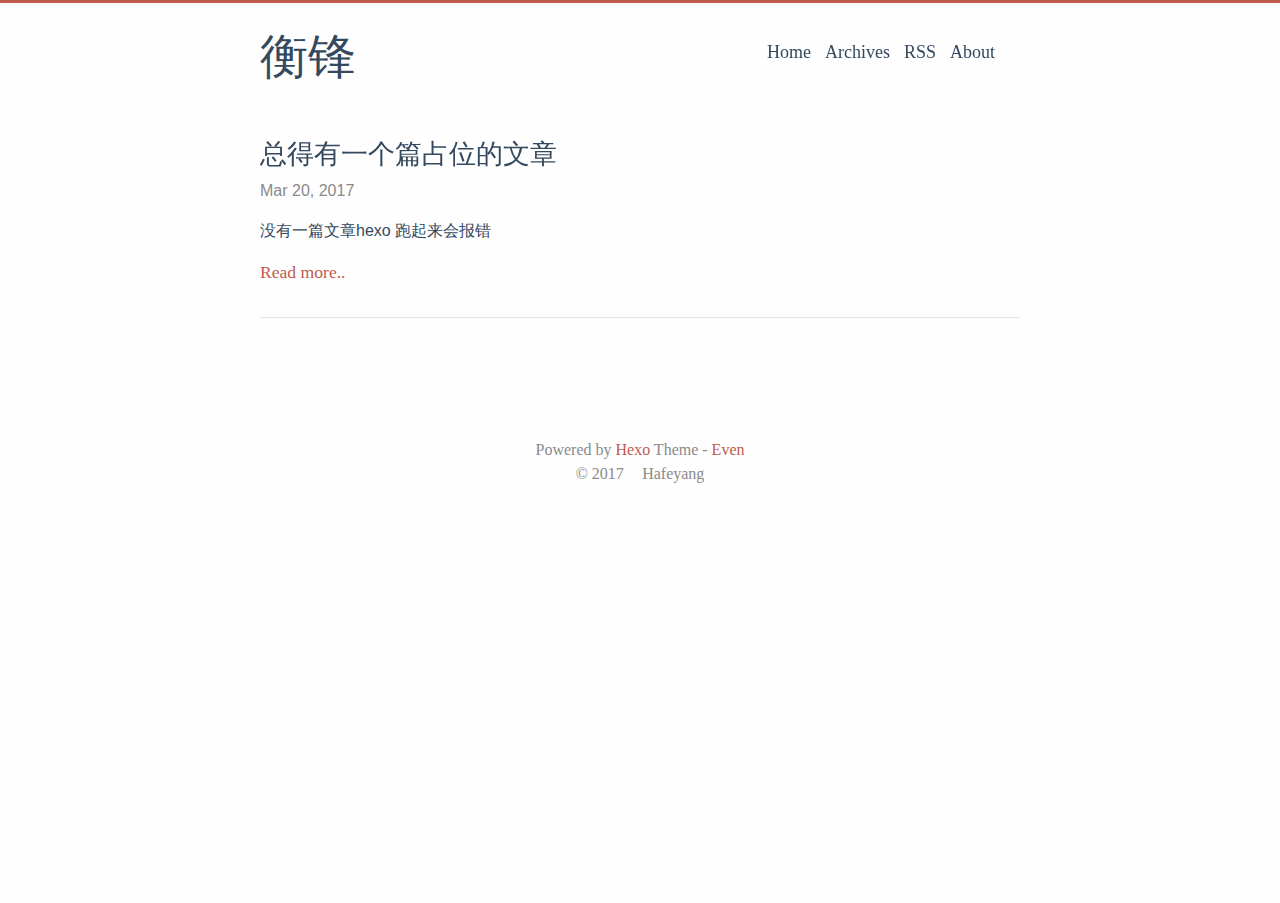
==== commit fbe80f71: "Site updated: 2017-03-20 11:16:11" ====
--- a/index.html
+++ b/index.html
@@ -1,5 +1,5 @@
 <!DOCTYPE html>
-<html lang="">
+<html lang="zh-Hans">
   <head>
     
 <meta charset="UTF-8"/>
@@ -12,13 +12,15 @@
 
 
 
-
-
-
-
-
-
-  <link rel="alternate" href="/atom.xml" title="Hexo">
+  <meta name="description" content="坚持写作"/>
+
+
+
+
+
+
+
+  <link rel="alternate" href="/atom.xml" title="衡锋">
 
 
 
@@ -27,15 +29,18 @@
 
 
 
-<link rel="canonical" href="http://yoursite.com/"/>
-
-
+<link rel="canonical" href="https://hafeyang.github.io/"/>
+
+
+<meta name="description" content="坚持写作">
 <meta property="og:type" content="website">
-<meta property="og:title" content="Hexo">
-<meta property="og:url" content="http://yoursite.com/index.html">
-<meta property="og:site_name" content="Hexo">
+<meta property="og:title" content="衡锋">
+<meta property="og:url" content="https://hafeyang.github.io/index.html">
+<meta property="og:site_name" content="衡锋">
+<meta property="og:description" content="坚持写作">
 <meta name="twitter:card" content="summary">
-<meta name="twitter:title" content="Hexo">
+<meta name="twitter:title" content="衡锋">
+<meta name="twitter:description" content="坚持写作">
 
 
 <link rel="stylesheet" type="text/css" href="/css/style.css?v=2.3.x" />
@@ -61,15 +66,25 @@
 
 
   
-
-
-
-    <title> Hexo </title>
+  <script type="text/javascript">
+    var _hmt = _hmt || [];
+    (function() {
+      var hm = document.createElement("script");
+      hm.src = "https://hm.baidu.com/hm.js?7ff01825c7580a520bb1c91a15642e99";
+      var s = document.getElementsByTagName("script")[0];
+      s.parentNode.insertBefore(hm, s);
+    })();
+  </script>
+
+
+
+
+    <title> 衡锋 </title>
   </head>
 
   <body><div id="mobile-navbar" class="mobile-navbar">
   <div class="mobile-header-logo">
-    <a href="/." class="logo">Hexo</a>
+    <a href="/." class="logo">衡锋</a>
   </div>
   <div class="mobile-navbar-icon">
     <span></span>
@@ -99,12 +114,30 @@
         </li>
       </a>
     
+      <a href="/atom.xml">
+        <li class="mobile-menu-item">
+          
+          
+            RSS
+          
+        </li>
+      </a>
+    
+      <a href="/About-Me/">
+        <li class="mobile-menu-item">
+          
+          
+            About
+          
+        </li>
+      </a>
+    
   </ul>
 </nav>
 
     <div class="container" id="mobile-panel">
       <header id="header" class="header"><div class="logo-wrapper">
-  <a href="/." class="logo">Hexo</a>
+  <a href="/." class="logo">衡锋</a>
 </div>
 
 <nav class="site-navbar">
@@ -125,6 +158,24 @@
             
             
               Archives
+            
+          </a>
+        </li>
+      
+        <li class="menu-item">
+          <a class="menu-item-link" href="/atom.xml">
+            
+            
+              RSS
+            
+          </a>
+        </li>
+      
+        <li class="menu-item">
+          <a class="menu-item-link" href="/About-Me/">
+            
+            
+              About
             
           </a>
         </li>
@@ -155,13 +206,13 @@
     <header class="post-header">
       <h1 class="post-title">
         
-          <a class="post-link" href="/2017/03/17/My-first-blog/">My first blog</a>
+          <a class="post-link" href="/2017/03/20/kick-off/">总得有一个篇占位的文章</a>
         
       </h1>
 
       <div class="post-meta">
         <span class="post-time">
-          Mar 17, 2017
+          Mar 20, 2017
         </span>
       </div>
     </header>
@@ -173,54 +224,14 @@
       
         
         
-
-        
-          <h1 id="My-first-blog"><a href="#My-first-blog" class="headerlink" title="My first blog"></a>My first blog</h1>
-        
-      
-    </div>
-
-    
-
-    
-  </article>
-
-    
-      
-  <article class="post">
-    <header class="post-header">
-      <h1 class="post-title">
-        
-          <a class="post-link" href="/2017/03/17/hello-world/">Hello World</a>
-        
-      </h1>
-
-      <div class="post-meta">
-        <span class="post-time">
-          Mar 17, 2017
-        </span>
-      </div>
-    </header>
-
-    
-    
-
-    <div class="post-content">
-      
-        
-        
-
-        
-          <p>Welcome to <a href="https://hexo.io/" target="_blank" rel="external">Hexo</a>! This is your very first post. Check <a href="https://hexo.io/docs/" target="_blank" rel="external">documentation</a> for more info. If you get any problems when using Hexo, you can find the answer in <a href="https://hexo.io/docs/troubleshooting.html" target="_blank" rel="external">troubleshooting</a> or you can ask me on <a href="https://github.com/hexojs/hexo/issues" target="_blank" rel="external">GitHub</a>.</p>
-<h2 id="Quick-Start"><a href="#Quick-Start" class="headerlink" title="Quick Start"></a>Quick Start</h2><h3 id="Create-a-new-post"><a href="#Create-a-new-post" class="headerlink" title="Create a new post"></a>Create a new post</h3><figure class="highlight bash"><table><tr><td class="gutter"><pre><div class="line">1</div></pre></td><td class="code"><pre><div class="line">$ hexo new <span class="string">"My New Post"</span></div></pre></td></tr></table></figure>
-<p>More info: <a href="https://hexo.io/docs/writing.html" target="_blank" rel="external">Writing</a></p>
-<h3 id="Run-server"><a href="#Run-server" class="headerlink" title="Run server"></a>Run server</h3><figure class="highlight bash"><table><tr><td class="gutter"><pre><div class="line">1</div></pre></td><td class="code"><pre><div class="line">$ hexo server</div></pre></td></tr></table></figure>
-<p>More info: <a href="https://hexo.io/docs/server.html" target="_blank" rel="external">Server</a></p>
-<h3 id="Generate-static-files"><a href="#Generate-static-files" class="headerlink" title="Generate static files"></a>Generate static files</h3><figure class="highlight bash"><table><tr><td class="gutter"><pre><div class="line">1</div></pre></td><td class="code"><pre><div class="line">$ hexo generate</div></pre></td></tr></table></figure>
-<p>More info: <a href="https://hexo.io/docs/generating.html" target="_blank" rel="external">Generating</a></p>
-<h3 id="Deploy-to-remote-sites"><a href="#Deploy-to-remote-sites" class="headerlink" title="Deploy to remote sites"></a>Deploy to remote sites</h3><figure class="highlight bash"><table><tr><td class="gutter"><pre><div class="line">1</div></pre></td><td class="code"><pre><div class="line">$ hexo deploy</div></pre></td></tr></table></figure>
-<p>More info: <a href="https://hexo.io/docs/deployment.html" target="_blank" rel="external">Deployment</a></p>
-
+          
+        
+
+        
+          <p>没有一篇文章hexo 跑起来会报错<br>
+          <div class="read-more">
+            <a href="/2017/03/20/kick-off/" class="read-more-link">Read more..</a>
+          </div>
         
       
     </div>
@@ -251,24 +262,44 @@
     
       
         
-          <a href="mailto:your@email.com" class="iconfont icon-email" title="email"></a>
-        
-      
-    
-      
-    
-      
-    
-      
-    
-      
-    
-      
-    
-      
-    
-      
-    
+          <a href="mailto:hafeyang@gmail.com" class="iconfont icon-email" title="email"></a>
+        
+      
+    
+      
+    
+      
+        
+          <a href="https://twitter.com/hafeyang" class="iconfont icon-twitter" title="twitter"></a>
+        
+      
+    
+      
+        
+          <a href="https://facebook.com/hafeyang" class="iconfont icon-facebook" title="facebook"></a>
+        
+      
+    
+      
+    
+      
+    
+      
+        
+          <a href="https://www.github.com/hafeyang" class="iconfont icon-github" title="github"></a>
+        
+      
+    
+      
+        
+          <a href="https://weibo.com/hafeyang" class="iconfont icon-weibo" title="weibo"></a>
+        
+      
+    
+      
+        
+          <a href="https://zhihu.com/hafeyang" class="iconfont icon-zhihu" title="zhihu"></a>
+        
       
     
       
@@ -291,15 +322,13 @@
   <span class="copyright-year">
     
     &copy; 
-     
-      2015 - 
     
     2017
 
     <span class="heart">
       <i class="iconfont icon-heart"></i>
     </span>
-    <span class="author">John Doe</span>
+    <span class="author">Hafeyang</span>
   </span>
 </div>
       </footer>
--- a/css/style.css
+++ b/css/style.css
@@ -0,0 +1,1274 @@
+@charset "UTF-8";
+@font-face {
+  font-family: 'Chancery';
+  src: url("../fonts/chancery/apple-chancery-webfont.eot");
+  src: local("Apple Chancery"), url("../fonts/chancery/apple-chancery-webfont.eot?#iefix") format("embedded-opentype"), url("../fonts/chancery/apple-chancery-webfont.woff2") format("woff2"), url("../fonts/chancery/apple-chancery-webfont.woff") format("woff"), url("../fonts/chancery/apple-chancery-webfont.ttf") format("truetype"), url("../fonts/chancery/apple-chancery-webfont.svg#apple-chancery") format("svg");
+  font-weight: lighter;
+  font-style: normal; }
+
+/*! normalize.css v3.0.2 | MIT License | git.io/normalize */
+/**
+ * 1. Set default font family to sans-serif.
+ * 2. Prevent iOS text size adjust after orientation change, without disabling
+ *    user zoom.
+ */
+html {
+  font-family: sans-serif;
+  /* 1 */
+  -ms-text-size-adjust: 100%;
+  /* 2 */
+  -webkit-text-size-adjust: 100%;
+  /* 2 */ }
+
+/**
+ * Remove default margin.
+ */
+body {
+  margin: 0; }
+
+/* HTML5 display definitions
+   ========================================================================== */
+/**
+ * Correct `block` display not defined for any HTML5 element in IE 8/9.
+ * Correct `block` display not defined for `details` or `summary` in IE 10/11
+ * and Firefox.
+ * Correct `block` display not defined for `main` in IE 11.
+ */
+article,
+aside,
+details,
+figcaption,
+figure,
+footer,
+header,
+hgroup,
+main,
+menu,
+nav,
+section,
+summary {
+  display: block; }
+
+/**
+ * 1. Correct `inline-block` display not defined in IE 8/9.
+ * 2. Normalize vertical alignment of `progress` in Chrome, Firefox, and Opera.
+ */
+audio,
+canvas,
+progress,
+video {
+  display: inline-block;
+  /* 1 */
+  vertical-align: baseline;
+  /* 2 */ }
+
+/**
+ * Prevent modern browsers from displaying `audio` without controls.
+ * Remove excess height in iOS 5 devices.
+ */
+audio:not([controls]) {
+  display: none;
+  height: 0; }
+
+/**
+ * Address `[hidden]` styling not present in IE 8/9/10.
+ * Hide the `template` element in IE 8/9/11, Safari, and Firefox < 22.
+ */
+[hidden],
+template {
+  display: none; }
+
+/* Links
+   ========================================================================== */
+/**
+ * Remove the gray background color from active links in IE 10.
+ */
+a {
+  background-color: transparent; }
+
+/**
+ * Improve readability when focused and also mouse hovered in all browsers.
+ */
+a:active,
+a:hover {
+  outline: 0; }
+
+/* Text-level semantics
+   ========================================================================== */
+/**
+ * Address styling not present in IE 8/9/10/11, Safari, and Chrome.
+ */
+abbr[title] {
+  border-bottom: 1px dotted; }
+
+/**
+ * Address style set to `bolder` in Firefox 4+, Safari, and Chrome.
+ */
+b,
+strong {
+  font-weight: bold; }
+
+/**
+ * Address styling not present in Safari and Chrome.
+ */
+dfn {
+  font-style: italic; }
+
+/**
+ * Address variable `h1` font-size and margin within `section` and `article`
+ * contexts in Firefox 4+, Safari, and Chrome.
+ */
+h1 {
+  font-size: 2em;
+  margin: 0.67em 0; }
+
+/**
+ * Address styling not present in IE 8/9.
+ */
+mark {
+  background: #ff0;
+  color: #000; }
+
+/**
+ * Address inconsistent and variable font size in all browsers.
+ */
+small {
+  font-size: 80%; }
+
+/**
+ * Prevent `sub` and `sup` affecting `line-height` in all browsers.
+ */
+sub,
+sup {
+  font-size: 75%;
+  line-height: 0;
+  position: relative;
+  vertical-align: baseline; }
+
+sup {
+  top: -0.5em; }
+
+sub {
+  bottom: -0.25em; }
+
+/* Embedded content
+   ========================================================================== */
+/**
+ * Remove border when inside `a` element in IE 8/9/10.
+ */
+img {
+  border: 0; }
+
+/**
+ * Correct overflow not hidden in IE 9/10/11.
+ */
+svg:not(:root) {
+  overflow: hidden; }
+
+/* Grouping content
+   ========================================================================== */
+/**
+ * Address margin not present in IE 8/9 and Safari.
+ */
+figure {
+  margin: 1em 40px; }
+
+/**
+ * Address differences between Firefox and other browsers.
+ */
+hr {
+  -moz-box-sizing: content-box;
+  box-sizing: content-box;
+  height: 0; }
+
+/**
+ * Contain overflow in all browsers.
+ */
+pre {
+  overflow: auto; }
+
+/**
+ * Address odd `em`-unit font size rendering in all browsers.
+ */
+code,
+kbd,
+pre,
+samp {
+  font-family: monospace, monospace;
+  font-size: 1em; }
+
+/* Forms
+   ========================================================================== */
+/**
+ * Known limitation: by default, Chrome and Safari on OS X allow very limited
+ * styling of `select`, unless a `border` property is set.
+ */
+/**
+ * 1. Correct color not being inherited.
+ *    Known issue: affects color of disabled elements.
+ * 2. Correct font properties not being inherited.
+ * 3. Address margins set differently in Firefox 4+, Safari, and Chrome.
+ */
+button,
+input,
+optgroup,
+select,
+textarea {
+  color: inherit;
+  /* 1 */
+  font: inherit;
+  /* 2 */
+  margin: 0;
+  /* 3 */ }
+
+/**
+ * Address `overflow` set to `hidden` in IE 8/9/10/11.
+ */
+button {
+  overflow: visible; }
+
+/**
+ * Address inconsistent `text-transform` inheritance for `button` and `select`.
+ * All other form control elements do not inherit `text-transform` values.
+ * Correct `button` style inheritance in Firefox, IE 8/9/10/11, and Opera.
+ * Correct `select` style inheritance in Firefox.
+ */
+button,
+select {
+  text-transform: none; }
+
+/**
+ * 1. Avoid the WebKit bug in Android 4.0.* where (2) destroys native `audio`
+ *    and `video` controls.
+ * 2. Correct inability to style clickable `input` types in iOS.
+ * 3. Improve usability and consistency of cursor style between image-type
+ *    `input` and others.
+ */
+button,
+html input[type="button"],
+input[type="reset"],
+input[type="submit"] {
+  -webkit-appearance: button;
+  /* 2 */
+  cursor: pointer;
+  /* 3 */ }
+
+/**
+ * Re-set default cursor for disabled elements.
+ */
+button[disabled],
+html input[disabled] {
+  cursor: default; }
+
+/**
+ * Remove inner padding and border in Firefox 4+.
+ */
+button::-moz-focus-inner,
+input::-moz-focus-inner {
+  border: 0;
+  padding: 0; }
+
+/**
+ * Address Firefox 4+ setting `line-height` on `input` using `!important` in
+ * the UA stylesheet.
+ */
+input {
+  line-height: normal; }
+
+/**
+ * It's recommended that you don't attempt to style these elements.
+ * Firefox's implementation doesn't respect box-sizing, padding, or width.
+ *
+ * 1. Address box sizing set to `content-box` in IE 8/9/10.
+ * 2. Remove excess padding in IE 8/9/10.
+ */
+input[type="checkbox"],
+input[type="radio"] {
+  box-sizing: border-box;
+  /* 1 */
+  padding: 0;
+  /* 2 */ }
+
+/**
+ * Fix the cursor style for Chrome's increment/decrement buttons. For certain
+ * `font-size` values of the `input`, it causes the cursor style of the
+ * decrement button to change from `default` to `text`.
+ */
+input[type="number"]::-webkit-inner-spin-button,
+input[type="number"]::-webkit-outer-spin-button {
+  height: auto; }
+
+/**
+ * 1. Address `appearance` set to `searchfield` in Safari and Chrome.
+ * 2. Address `box-sizing` set to `border-box` in Safari and Chrome
+ *    (include `-moz` to future-proof).
+ */
+input[type="search"] {
+  -webkit-appearance: textfield;
+  /* 1 */
+  -moz-box-sizing: content-box;
+  -webkit-box-sizing: content-box;
+  /* 2 */
+  box-sizing: content-box; }
+
+/**
+ * Remove inner padding and search cancel button in Safari and Chrome on OS X.
+ * Safari (but not Chrome) clips the cancel button when the search input has
+ * padding (and `textfield` appearance).
+ */
+input[type="search"]::-webkit-search-cancel-button,
+input[type="search"]::-webkit-search-decoration {
+  -webkit-appearance: none; }
+
+/**
+ * Define consistent border, margin, and padding.
+ */
+fieldset {
+  border: 1px solid #c0c0c0;
+  margin: 0 2px;
+  padding: 0.35em 0.625em 0.75em; }
+
+/**
+ * 1. Correct `color` not being inherited in IE 8/9/10/11.
+ * 2. Remove padding so people aren't caught out if they zero out fieldsets.
+ */
+legend {
+  border: 0;
+  /* 1 */
+  padding: 0;
+  /* 2 */ }
+
+/**
+ * Remove default vertical scrollbar in IE 8/9/10/11.
+ */
+textarea {
+  overflow: auto; }
+
+/**
+ * Don't inherit the `font-weight` (applied by a rule above).
+ * NOTE: the default cannot safely be changed in Chrome and Safari on OS X.
+ */
+optgroup {
+  font-weight: bold; }
+
+/* Tables
+   ========================================================================== */
+/**
+ * Remove most spacing between table cells.
+ */
+table {
+  border-collapse: collapse;
+  border-spacing: 0; }
+
+td,
+th {
+  padding: 0; }
+
+html {
+  font-size: 16px;
+  box-sizing: border-box; }
+
+body {
+  padding: 0;
+  margin: 0;
+  font-family: "Source Sans Pro", "Helvetica Neue", Arial, sans-serif;
+  font-weight: normal;
+  -webkit-font-smoothing: antialiased;
+  -moz-osx-font-smoothing: grayscale;
+  line-height: 1.5;
+  color: #34495e;
+  background: #fefefe;
+  scroll-behavior: smooth;
+  border-top: 3px solid #c05b4d; }
+
+@media screen and (max-width: 800px) {
+  body {
+    border-top: 0; } }
+
+::selection {
+  background: #c05b4d;
+  color: #fff; }
+
+img {
+  max-width: 100%;
+  height: auto;
+  display: inline-block;
+  vertical-align: middle; }
+
+a {
+  color: #34495e;
+  text-decoration: none; }
+
+h1 {
+  font-size: 1.5rem;
+  font-family: Athelas, STHeiti, Microsoft Yahei, serif; }
+
+h2 {
+  font-size: 1.4rem;
+  font-family: Athelas, STHeiti, Microsoft Yahei, serif; }
+
+h3 {
+  font-size: 1.3rem;
+  font-family: Athelas, STHeiti, Microsoft Yahei, serif; }
+
+h4 {
+  font-size: 1.2rem;
+  font-family: Athelas, STHeiti, Microsoft Yahei, serif; }
+
+h5 {
+  font-size: 1.1rem;
+  font-family: Athelas, STHeiti, Microsoft Yahei, serif; }
+
+h6 {
+  font-size: 1rem;
+  font-family: Athelas, STHeiti, Microsoft Yahei, serif; }
+
+.container {
+  margin: 0 auto;
+  width: 800px; }
+
+@media screen and (max-width: 800px) {
+  .container {
+    width: 100%;
+    box-shadow: -1px -5px 5px #cacaca; } }
+
+.content-wrapper {
+  padding: 0 20px; }
+
+.video-container {
+  position: relative;
+  padding-bottom: 56.25%;
+  /* 16:9 */
+  padding-top: 25px;
+  height: 0; }
+
+.video-container iframe {
+  position: absolute;
+  top: 0;
+  left: 0;
+  width: 100%;
+  height: 100%; }
+
+.header {
+  padding: 20px 20px; }
+  .header:before, .header:after {
+    content: " ";
+    display: table; }
+  .header:after {
+    clear: both; }
+  .header .logo-wrapper {
+    float: left; }
+    .header .logo-wrapper .logo {
+      font-size: 48px;
+      font-family: "Chancery", cursive, LiSu, sans-serif; }
+  @media screen and (max-width: 800px) {
+    .header .logo-wrapper {
+      display: none; } }
+  .header .site-navbar {
+    float: right; }
+    .header .site-navbar .menu {
+      display: inline-block;
+      position: relative;
+      padding-left: 0;
+      padding-right: 25px;
+      font-family: Athelas, STHeiti, Microsoft Yahei, serif; }
+      .header .site-navbar .menu .menu-item {
+        display: inline-block;
+        display: inline-block;
+        vertical-align: middle;
+        transform: translateZ(0);
+        backface-visibility: hidden;
+        box-shadow: 0 0 1px transparent;
+        position: relative;
+        overflow: hidden; }
+        .header .site-navbar .menu .menu-item + .menu-item {
+          margin-left: 10px; }
+        .header .site-navbar .menu .menu-item:before {
+          content: '';
+          position: absolute;
+          z-index: -1;
+          height: 2px;
+          bottom: 0;
+          left: 51%;
+          right: 51%;
+          background: #c05b4d;
+          transition-duration: 0.2s;
+          transition-property: right, left;
+          transition-timing-function: ease-out; }
+        .header .site-navbar .menu .menu-item.active:before, .header .site-navbar .menu .menu-item:active:before, .header .site-navbar .menu .menu-item:focus:before, .header .site-navbar .menu .menu-item:hover:before {
+          right: 0;
+          left: 0; }
+      .header .site-navbar .menu .menu-search {
+        display: inline-block;
+        position: absolute;
+        top: 0;
+        right: 0;
+        width: 1em;
+        height: 1.5em;
+        background: #fefefe;
+        overflow: hidden;
+        transition-duration: 0.2s;
+        transition-property: width;
+        transition-timing-function: ease-out; }
+        .header .site-navbar .menu .menu-search .search-input {
+          width: calc(100% - 45px);
+          height: 100%;
+          border: 0;
+          outline: 0; }
+        .header .site-navbar .menu .menu-search.expanded {
+          width: 101%;
+          height: 100%;
+          padding-left: 5px;
+          margin: 0;
+          border: 1px solid #e6e6e6;
+          border-radius: 50px;
+          box-sizing: border-box; }
+      .header .site-navbar .menu .menu-item-link {
+        font-size: 18px; }
+  @media screen and (max-width: 800px) {
+    .header .site-navbar {
+      display: none; } }
+
+@media screen and (max-width: 800px) {
+  .header {
+    padding: 50px 0 0;
+    text-align: center; } }
+
+.posts {
+  margin-bottom: 20px;
+  border-bottom: 1px solid #e6e6e6; }
+
+.post {
+  padding: 1em 0 2em; }
+  .post + .post {
+    border-top: 1px solid #e6e6e6; }
+  .post .post-header .post-title {
+    margin: 0;
+    font-size: 27px;
+    font-weight: 400;
+    font-family: Athelas, STHeiti, Microsoft Yahei, serif; }
+  .post .post-header .post-link {
+    display: inline-block;
+    vertical-align: middle;
+    transform: translateZ(0);
+    backface-visibility: hidden;
+    box-shadow: 0 0 1px transparent;
+    position: relative;
+    overflow: hidden; }
+    .post .post-header .post-link:before {
+      content: '';
+      position: absolute;
+      z-index: -1;
+      height: 2px;
+      bottom: 0;
+      left: 51%;
+      right: 51%;
+      background: #c05b4d;
+      transition-duration: 0.2s;
+      transition-property: right, left;
+      transition-timing-function: ease-out; }
+    .post .post-header .post-link.active:before, .post .post-header .post-link:active:before, .post .post-header .post-link:focus:before, .post .post-header .post-link:hover:before {
+      right: 0;
+      left: 0; }
+  .post .post-header .post-meta {
+    margin-top: 5px; }
+    .post .post-header .post-meta .post-time {
+      color: #8a8a8a; }
+  .post .post-toc {
+    position: absolute;
+    width: 200px;
+    margin-left: 800px;
+    padding: 10px;
+    font-family: Athelas, STHeiti, Microsoft Yahei, serif;
+    border-radius: 5px;
+    background: rgba(248, 245, 236, 0.6);
+    box-shadow: 1px 1px 2px rgba(0, 0, 0, 0.125);
+    word-wrap: break-word;
+    box-sizing: border-box;
+    max-height: calc(100% - 40px);
+    overflow-y: auto; }
+    .post .post-toc .post-toc-title {
+      margin: 0 10px;
+      font-size: 20px;
+      font-weight: 400;
+      text-transform: uppercase; }
+    .post .post-toc .post-toc-content {
+      font-size: 15px; }
+      .post .post-toc .post-toc-content .toc,
+      .post .post-toc .post-toc-content .toc-child {
+        list-style: square; }
+      .post .post-toc .post-toc-content .toc {
+        margin: 10px 0;
+        padding-left: 20px; }
+        .post .post-toc .post-toc-content .toc .toc-child {
+          padding-left: 15px; }
+      .post .post-toc .post-toc-content .toc-link.active {
+        color: #c05b4d; }
+  @media screen and (max-width: 800px) {
+    .post .post-toc {
+      display: none; } }
+  .post .post-content h1 {
+    font-weight: 400;
+    font-family: Athelas, STHeiti, Microsoft Yahei, serif; }
+  .post .post-content h2 {
+    font-weight: 400;
+    font-family: Athelas, STHeiti, Microsoft Yahei, serif; }
+  .post .post-content h3 {
+    font-weight: 400;
+    font-family: Athelas, STHeiti, Microsoft Yahei, serif; }
+  .post .post-content h4 {
+    font-weight: 400;
+    font-family: Athelas, STHeiti, Microsoft Yahei, serif; }
+  .post .post-content h5 {
+    font-weight: 400;
+    font-family: Athelas, STHeiti, Microsoft Yahei, serif; }
+  .post .post-content h6 {
+    font-weight: 400;
+    font-family: Athelas, STHeiti, Microsoft Yahei, serif; }
+  .post .post-content .headerlink:hover {
+    border-bottom: 0; }
+  .post .post-content .headerlink::before {
+    content: "§";
+    margin-right: 5px;
+    font-size: 1.1em;
+    color: #c05b4d; }
+  .post .post-content a {
+    color: #c05b4d;
+    word-break: break-all; }
+    .post .post-content a:hover {
+      border-bottom: 1px solid #c05b4d; }
+    .post .post-content a.fancybox {
+      border: 0; }
+  .post .post-content blockquote {
+    margin: 2em 0;
+    padding: 10px 20px;
+    position: relative;
+    color: rgba(52, 73, 94, 0.8);
+    background-color: rgba(192, 91, 77, 0.05);
+    border-left: 3px solid rgba(192, 91, 77, 0.3);
+    box-shadow: 1px 1px 2px rgba(0, 0, 0, 0.125); }
+    .post .post-content blockquote p {
+      margin: 0; }
+  .post .post-content img {
+    display: inline-block;
+    max-width: 100%; }
+  .post .post-content > table {
+    max-width: 100%;
+    margin: 10px 0;
+    border-spacing: 0;
+    box-shadow: 2px 2px 3px rgba(0, 0, 0, 0.125); }
+    .post .post-content > table th, .post .post-content > table td {
+      padding: 5px 15px;
+      border: 1px double #f4efe1; }
+  .post .post-content code, .post .post-content pre {
+    padding: 7px;
+    font-size: 13px;
+    font-family: Consolas, Monaco, Menlo, Consolas, monospace;
+    background: #f8f5ec; }
+  .post .post-content code {
+    padding: 3px 5px;
+    border-radius: 4px;
+    color: #c7254e; }
+  .post .post-content .highlight {
+    margin: 1em 0;
+    border-radius: 5px;
+    overflow-x: auto;
+    box-shadow: 1px 1px 2px rgba(0, 0, 0, 0.125); }
+    .post .post-content .highlight table {
+      position: relative; }
+      .post .post-content .highlight table::after {
+        position: absolute;
+        top: 0;
+        right: 0;
+        left: 0;
+        padding: 2px 7px;
+        font-size: 13px;
+        font-weight: bold;
+        color: #cacaca;
+        background: #f4efe1;
+        content: 'Code'; }
+    .post .post-content .highlight.html > ::after {
+      content: "HTML"; }
+    .post .post-content .highlight.js > ::after {
+      content: "JavaScript"; }
+    .post .post-content .highlight.bash > ::after {
+      content: "Bash"; }
+    .post .post-content .highlight.css > ::after {
+      content: "CSS"; }
+    .post .post-content .highlight.scss > ::after {
+      content: "Scss"; }
+    .post .post-content .highlight.java > ::after {
+      content: "Java"; }
+    .post .post-content .highlight.xml > ::after {
+      content: "XML"; }
+    .post .post-content .highlight.python > ::after {
+      content: "Python"; }
+    .post .post-content .highlight.json > ::after {
+      content: "JSON"; }
+    .post .post-content .highlight.swift > ::after {
+      content: "Swift"; }
+    .post .post-content .highlight.ruby > ::after {
+      content: "Ruby"; }
+    .post .post-content .highlight.php > ::after {
+      content: "PHP"; }
+    .post .post-content .highlight.c > ::after {
+      content: "C"; }
+    .post .post-content .highlight.cpp > ::after {
+      content: "C++"; }
+    .post .post-content .highlight.scheme > ::after {
+      content: "Scheme"; }
+    .post .post-content .highlight.objectivec > ::after {
+      content: "Objective-C"; }
+    .post .post-content .highlight.yml > ::after {
+      content: "YAML"; }
+    .post .post-content .highlight.stylus > ::after {
+      content: "Stylus"; }
+    .post .post-content .highlight.sql > ::after {
+      content: "SQL"; }
+    .post .post-content .highlight.http > ::after {
+      content: "HTTP"; }
+    .post .post-content .highlight .code pre {
+      margin: 0;
+      padding: 30px 10px 10px; }
+    .post .post-content .highlight .gutter {
+      width: 10px;
+      color: #cacaca; }
+      .post .post-content .highlight .gutter pre {
+        margin: 0;
+        padding: 30px 7px 10px; }
+    .post .post-content .highlight .line {
+      height: 20px; }
+    .post .post-content .highlight table, .post .post-content .highlight tr, .post .post-content .highlight td {
+      margin: 0;
+      padding: 0;
+      width: 100%;
+      border-collapse: collapse; }
+    .post .post-content .highlight .code .comment,
+    .post .post-content .highlight .code .quote {
+      color: #93a1a1; }
+    .post .post-content .highlight .code .keyword,
+    .post .post-content .highlight .code .selector-tag,
+    .post .post-content .highlight .code .addition {
+      color: #859900; }
+    .post .post-content .highlight .code .number,
+    .post .post-content .highlight .code .string,
+    .post .post-content .highlight .code .meta .meta-string,
+    .post .post-content .highlight .code .literal,
+    .post .post-content .highlight .code .doctag,
+    .post .post-content .highlight .code .regexp {
+      color: #2aa198; }
+    .post .post-content .highlight .code .attribute,
+    .post .post-content .highlight .code .attr,
+    .post .post-content .highlight .code .variable,
+    .post .post-content .highlight .code .template-variable,
+    .post .post-content .highlight .code .class .title,
+    .post .post-content .highlight .code .type {
+      color: #b58900; }
+    .post .post-content .highlight .code .symbol,
+    .post .post-content .highlight .code .bullet,
+    .post .post-content .highlight .code .subst,
+    .post .post-content .highlight .code .meta,
+    .post .post-content .highlight .code .meta .keyword,
+    .post .post-content .highlight .code .selector-attr,
+    .post .post-content .highlight .code .selector-pseudo,
+    .post .post-content .highlight .code .link {
+      color: #cb4b16; }
+    .post .post-content .highlight .code .built_in,
+    .post .post-content .highlight .code .deletion {
+      color: #dc322f; }
+  .post .post-content .read-more .read-more-link {
+    color: #c05b4d;
+    font-size: 1.1em;
+    font-family: Athelas, STHeiti, Microsoft Yahei, serif; }
+    .post .post-content .read-more .read-more-link:hover {
+      border-bottom: 1px solid #c05b4d; }
+  .post .post-copyright {
+    margin-top: 20px;
+    padding-top: 10px;
+    border-top: 1px dashed #e6e6e6; }
+    .post .post-copyright .copyright-item {
+      margin: 5px 0; }
+      .post .post-copyright .copyright-item.lincese {
+        font-weight: bold; }
+      .post .post-copyright .copyright-item a {
+        text-decoration: underline; }
+  .post .post-reward {
+    margin-top: 20px;
+    padding-top: 10px;
+    text-align: center;
+    border-top: 1px dashed #e6e6e6; }
+    .post .post-reward .reward-button {
+      margin: 15px 0;
+      padding: 3px 7px;
+      display: inline-block;
+      color: #c05b4d;
+      border: 1px solid #c05b4d;
+      border-radius: 5px;
+      cursor: pointer; }
+      .post .post-reward .reward-button:hover {
+        color: #fefefe;
+        background-color: #c05b4d;
+        transition: 0.5s; }
+    .post .post-reward #reward:checked ~ .qr-code {
+      display: block; }
+    .post .post-reward #reward:checked ~ .reward-button {
+      display: none; }
+    .post .post-reward .qr-code {
+      display: none;
+      margin-top: 15px; }
+      .post .post-reward .qr-code .qr-code-image {
+        display: inline-block;
+        min-width: 200px;
+        width: 40%; }
+      .post .post-reward .qr-code .image {
+        width: 200px;
+        height: 200px; }
+  .post .post-footer {
+    margin-top: 20px;
+    border-top: 1px solid #e6e6e6;
+    font-family: Athelas, STHeiti, Microsoft Yahei, serif; }
+    .post .post-footer .post-tags {
+      padding: 15px 0; }
+      .post .post-footer .post-tags a {
+        margin-right: 5px;
+        color: #c05b4d;
+        word-break: break-all; }
+        .post .post-footer .post-tags a::before {
+          content: '#'; }
+    .post .post-footer .post-nav {
+      margin: 1em 0; }
+      .post .post-footer .post-nav:before, .post .post-footer .post-nav:after {
+        content: " ";
+        display: table; }
+      .post .post-footer .post-nav:after {
+        clear: both; }
+      .post .post-footer .post-nav .prev,
+      .post .post-footer .post-nav .next {
+        font-weight: 600;
+        font-size: 18px;
+        font-family: Athelas, STHeiti, Microsoft Yahei, serif;
+        transition-property: transform;
+        transition-timing-function: ease-out;
+        transition-duration: 0.3s; }
+      .post .post-footer .post-nav .prev {
+        float: left; }
+        .post .post-footer .post-nav .prev:hover {
+          color: #c05b4d;
+          transform: translateX(-4px); }
+      .post .post-footer .post-nav .next {
+        float: right; }
+        .post .post-footer .post-nav .next:hover {
+          color: #c05b4d;
+          transform: translateX(4px); }
+      .post .post-footer .post-nav .nav-mobile {
+        display: none; }
+  @media screen and (max-width: 800px) {
+    .post .post-footer .post-nav .nav-default {
+      display: none; }
+    .post .post-footer .post-nav .nav-mobile {
+      display: inline; } }
+
+.pagination {
+  margin: 2em 0; }
+  .pagination:before, .pagination:after {
+    content: " ";
+    display: table; }
+  .pagination:after {
+    clear: both; }
+  .pagination .prev,
+  .pagination .next {
+    font-weight: 600;
+    font-size: 20px;
+    font-family: Athelas, STHeiti, Microsoft Yahei, serif;
+    transition-property: transform;
+    transition-timing-function: ease-out;
+    transition-duration: 0.3s; }
+  .pagination .prev {
+    float: left; }
+    .pagination .prev:hover {
+      color: #c05b4d;
+      transform: translateX(-4px); }
+  .pagination .next {
+    float: right; }
+    .pagination .next:hover {
+      color: #c05b4d;
+      transform: translateX(4px); }
+
+.footer {
+  margin-top: 2em; }
+  .footer .social-links {
+    text-align: center; }
+    .footer .social-links .iconfont {
+      font-size: 30px; }
+      .footer .social-links .iconfont + .iconfont {
+        margin-left: 10px; }
+      .footer .social-links .iconfont:hover {
+        color: #c05b4d; }
+  .footer .copyright {
+    margin: 10px 0;
+    color: #8a8a8a;
+    text-align: center;
+    font-family: Athelas, STHeiti, Microsoft Yahei, serif; }
+    .footer .copyright .hexo-link,
+    .footer .copyright .theme-link {
+      color: #c05b4d; }
+    .footer .copyright .copyright-year {
+      display: block; }
+      .footer .copyright .copyright-year .heart {
+        font-size: 14px; }
+
+.archive {
+  margin: 2em 0px;
+  max-width: 550px; }
+  .archive .archive-title {
+    font-family: Athelas, STHeiti, Microsoft Yahei, serif; }
+    .archive .archive-title.tag, .archive .archive-title.category {
+      margin: 15px 0; }
+    .archive .archive-title .archive-name {
+      margin: 0;
+      display: inline-block;
+      font-weight: 400;
+      font-size: 30px;
+      line-height: 32px; }
+    .archive .archive-title .archive-post-counter {
+      margin-left: 5px;
+      color: #8a8a8a; }
+  .archive .collection-title {
+    font-family: Athelas, STHeiti, Microsoft Yahei, serif; }
+    .archive .collection-title .archive-year {
+      margin: 15px 0;
+      font-weight: 400;
+      font-size: 28px;
+      line-height: 30px; }
+  .archive .archive-post {
+    padding: 3px 20px;
+    border-left: 1px solid #cacaca; }
+    .archive .archive-post .archive-post-time {
+      margin-right: 10px;
+      color: #8a8a8a; }
+    .archive .archive-post .archive-post-title .archive-post-link {
+      color: #c05b4d; }
+    .archive .archive-post::first-child {
+      margin-top: 10px; }
+    .archive .archive-post:hover {
+      border-left: 3px solid #c05b4d;
+      transition: 0.2s ease-out;
+      transform: translateX(4px); }
+      .archive .archive-post:hover .archive-post-time {
+        color: #717171; }
+      .archive .archive-post:hover .archive-post-title .archive-post-link {
+        color: #a14639; }
+
+@media screen and (max-width: 800px) {
+  .archive {
+    margin-left: auto;
+    margin-right: auto; }
+    .archive .archive-title .archive-name {
+      font-size: 26px; }
+    .archive .collection-title .archive-year {
+      margin: 10px 0;
+      font-size: 24px; }
+    .archive .archive-post {
+      padding: 5px 10px; }
+      .archive .archive-post .archive-post-time {
+        font-size: 13px;
+        display: block; } }
+
+.tag-cloud {
+  margin: 2em 0 3em;
+  text-align: center;
+  font-family: Athelas, STHeiti, Microsoft Yahei, serif; }
+  .tag-cloud .tag-cloud-title {
+    display: inline-block;
+    font-size: 18px;
+    color: #c05b4d;
+    border-bottom: 2px solid #c05b4d; }
+  .tag-cloud .tag-cloud-tags {
+    margin: 10px 0; }
+    .tag-cloud .tag-cloud-tags a {
+      display: inline-block;
+      position: relative;
+      margin: 5px 10px;
+      word-wrap: break-word;
+      transition-duration: 0.2s;
+      transition-property: transform;
+      transition-timing-function: ease-out; }
+      .tag-cloud .tag-cloud-tags a:active, .tag-cloud .tag-cloud-tags a:focus, .tag-cloud .tag-cloud-tags a:hover {
+        color: #c05b4d;
+        transform: scale(1.1); }
+
+.categories {
+  margin: 2em 0 3em;
+  text-align: center;
+  font-family: Athelas, STHeiti, Microsoft Yahei, serif; }
+  .categories .categories-title {
+    display: inline-block;
+    font-size: 18px;
+    color: #c05b4d;
+    border-bottom: 2px solid #c05b4d; }
+  .categories .categories-tags {
+    margin: 10px 0; }
+    .categories .categories-tags .category-link {
+      display: inline-block;
+      position: relative;
+      margin: 5px 10px;
+      word-wrap: break-word;
+      transition-duration: 0.2s;
+      transition-property: transform;
+      transition-timing-function: ease-out; }
+      .categories .categories-tags .category-link .category-count {
+        display: inline-block;
+        position: relative;
+        top: -8px;
+        right: -2px;
+        color: #c05b4d;
+        font-size: 12px; }
+      .categories .categories-tags .category-link:active, .categories .categories-tags .category-link:focus, .categories .categories-tags .category-link:hover {
+        color: #c05b4d;
+        transform: scale(1.1); }
+
+@font-face {
+  font-family: 'iconfont';
+  /* project id 96542 */
+  src: url("//at.alicdn.com/t/font_n3xm3lv282jfw29.eot");
+  src: url("//at.alicdn.com/t/font_n3xm3lv282jfw29.eot?#iefix") format("embedded-opentype"), url("//at.alicdn.com/t/font_n3xm3lv282jfw29.woff") format("woff"), url("//at.alicdn.com/t/font_n3xm3lv282jfw29.ttf") format("truetype"), url("//at.alicdn.com/t/font_n3xm3lv282jfw29.svg#iconfont") format("svg"); }
+
+.iconfont {
+  font-family: "iconfont" !important;
+  font-style: normal;
+  -webkit-font-smoothing: antialiased;
+  -webkit-text-stroke-width: 0.2px;
+  -moz-osx-font-smoothing: grayscale;
+  cursor: pointer; }
+
+.icon-linkedin:before {
+  content: "\e60d";
+  position: relative;
+  top: -4px; }
+
+.icon-twitter:before {
+  content: "\e600"; }
+
+.icon-weibo:before {
+  content: "\e602"; }
+
+.icon-stack-overflow:before {
+  content: "\e603";
+  font-size: .85em;
+  position: relative;
+  top: -4px; }
+
+.icon-email:before {
+  content: "\e605";
+  position: relative;
+  top: -2px; }
+
+.icon-facebook:before {
+  content: "\e601";
+  font-size: .95em;
+  position: relative;
+  top: -2px; }
+
+.icon-github:before {
+  content: "\e606";
+  position: relative;
+  top: -3px; }
+
+.icon-rss:before {
+  content: "\e604"; }
+
+.icon-google:before {
+  content: "\e609"; }
+
+.icon-zhihu:before {
+  content: "\e607";
+  font-size: .9em;
+  position: relative;
+  top: -2px; }
+
+.icon-pocket:before {
+  content: "\e856"; }
+
+/* Generic Icon */
+.icon-heart:before {
+  content: "\e608"; }
+
+.icon-right:before {
+  content: "\e60a"; }
+
+.icon-left:before {
+  content: "\e60b"; }
+
+.icon-up:before {
+  content: "\e60c"; }
+
+.icon-search:before {
+  content: "\e60e"; }
+
+.icon-close:before {
+  content: "\e60f"; }
+
+.slideout-menu {
+  position: fixed;
+  top: 0;
+  left: 0px;
+  bottom: 0;
+  width: 180px;
+  min-height: 100vh;
+  overflow-y: hidden;
+  -webkit-overflow-scrolling: touch;
+  z-index: 0;
+  display: none; }
+
+.slideout-panel {
+  position: relative;
+  z-index: 1;
+  background-color: #fefefe;
+  min-height: 100vh; }
+
+.slideout-open,
+.slideout-open body,
+.slideout-open .slideout-panel {
+  overflow: hidden; }
+
+.slideout-open .slideout-menu {
+  display: block; }
+
+.mobile-navbar {
+  display: none;
+  position: fixed;
+  top: 0;
+  left: 0;
+  width: 100%;
+  height: 50px;
+  background: #fefefe;
+  box-shadow: 0px 2px 2px #cacaca;
+  text-align: center;
+  transition: transform 300ms ease;
+  z-index: 99; }
+  .mobile-navbar.fixed-open {
+    transform: translate3d(180px, 0px, 0px); }
+  .mobile-navbar .mobile-header-logo {
+    display: inline-block;
+    margin-right: 50px; }
+    .mobile-navbar .mobile-header-logo .logo {
+      font-size: 22px;
+      line-height: 50px;
+      font-family: "Chancery", cursive, LiSu, sans-serif; }
+  .mobile-navbar .mobile-navbar-icon {
+    color: #c05b4d;
+    height: 50px;
+    width: 50px;
+    font-size: 24px;
+    text-align: center;
+    float: left;
+    position: relative;
+    transition: background 0.5s; }
+
+@keyframes clickfirst {
+  0% {
+    transform: translateY(6px) rotate(0deg); }
+  100% {
+    transform: translateY(0) rotate(45deg); } }
+
+@keyframes clickmid {
+  0% {
+    opacity: 1; }
+  100% {
+    opacity: 0; } }
+
+@keyframes clicklast {
+  0% {
+    transform: translateY(-6px) rotate(0deg); }
+  100% {
+    transform: translateY(0) rotate(-45deg); } }
+
+@keyframes outfirst {
+  0% {
+    transform: translateY(0) rotate(-45deg); }
+  100% {
+    transform: translateY(-6px) rotate(0deg); } }
+
+@keyframes outmid {
+  0% {
+    opacity: 0; }
+  100% {
+    opacity: 1; } }
+
+@keyframes outlast {
+  0% {
+    transform: translateY(0) rotate(45deg); }
+  100% {
+    transform: translateY(6px) rotate(0deg); } }
+    .mobile-navbar .mobile-navbar-icon span {
+      position: absolute;
+      left: calc((100% - 20px) / 2);
+      top: calc((100% - 1px) / 2);
+      width: 20px;
+      height: 1px;
+      background-color: #c05b4d; }
+      .mobile-navbar .mobile-navbar-icon span:nth-child(1) {
+        transform: translateY(6px) rotate(0deg); }
+      .mobile-navbar .mobile-navbar-icon span:nth-child(3) {
+        transform: translateY(-6px) rotate(0deg); }
+    .mobile-navbar .mobile-navbar-icon.icon-click span:nth-child(1) {
+      animation-duration: 0.5s;
+      animation-fill-mode: both;
+      animation-name: clickfirst; }
+    .mobile-navbar .mobile-navbar-icon.icon-click span:nth-child(2) {
+      animation-duration: 0.2s;
+      animation-fill-mode: both;
+      animation-name: clickmid; }
+    .mobile-navbar .mobile-navbar-icon.icon-click span:nth-child(3) {
+      animation-duration: 0.5s;
+      animation-fill-mode: both;
+      animation-name: clicklast; }
+    .mobile-navbar .mobile-navbar-icon.icon-out span:nth-child(1) {
+      animation-duration: 0.5s;
+      animation-fill-mode: both;
+      animation-name: outfirst; }
+    .mobile-navbar .mobile-navbar-icon.icon-out span:nth-child(2) {
+      animation-duration: 0.2s;
+      animation-fill-mode: both;
+      animation-name: outmid; }
+    .mobile-navbar .mobile-navbar-icon.icon-out span:nth-child(3) {
+      animation-duration: 0.5s;
+      animation-fill-mode: both;
+      animation-name: outlast; }
+
+.mobile-menu {
+  background-color: rgba(248, 245, 236, 0.5); }
+  .mobile-menu .mobile-menu-list {
+    position: relative;
+    list-style: none;
+    margin-top: 50px;
+    padding: 0;
+    border-top: 1px solid #f8f5ec; }
+    .mobile-menu .mobile-menu-list .mobile-menu-item {
+      padding: 10px 30px;
+      border-bottom: 1px solid #f8f5ec; }
+    .mobile-menu .mobile-menu-list a {
+      font-size: 18px;
+      font-family: Athelas, STHeiti, Microsoft Yahei, serif; }
+      .mobile-menu .mobile-menu-list a:hover {
+        color: #c05b4d; }
+
+@media screen and (max-width: 800px) {
+  .mobile-navbar {
+    display: block; } }
+
+.back-to-top {
+  display: none;
+  position: fixed;
+  right: 20px;
+  bottom: 20px;
+  transition-property: transform;
+  transition-timing-function: ease-out;
+  transition-duration: 0.3s;
+  z-index: 10; }
+  .back-to-top:hover {
+    transform: translateY(-5px); }
+
+@media screen and (max-width: 800px) {
+  .back-to-top {
+    display: none !important; } }
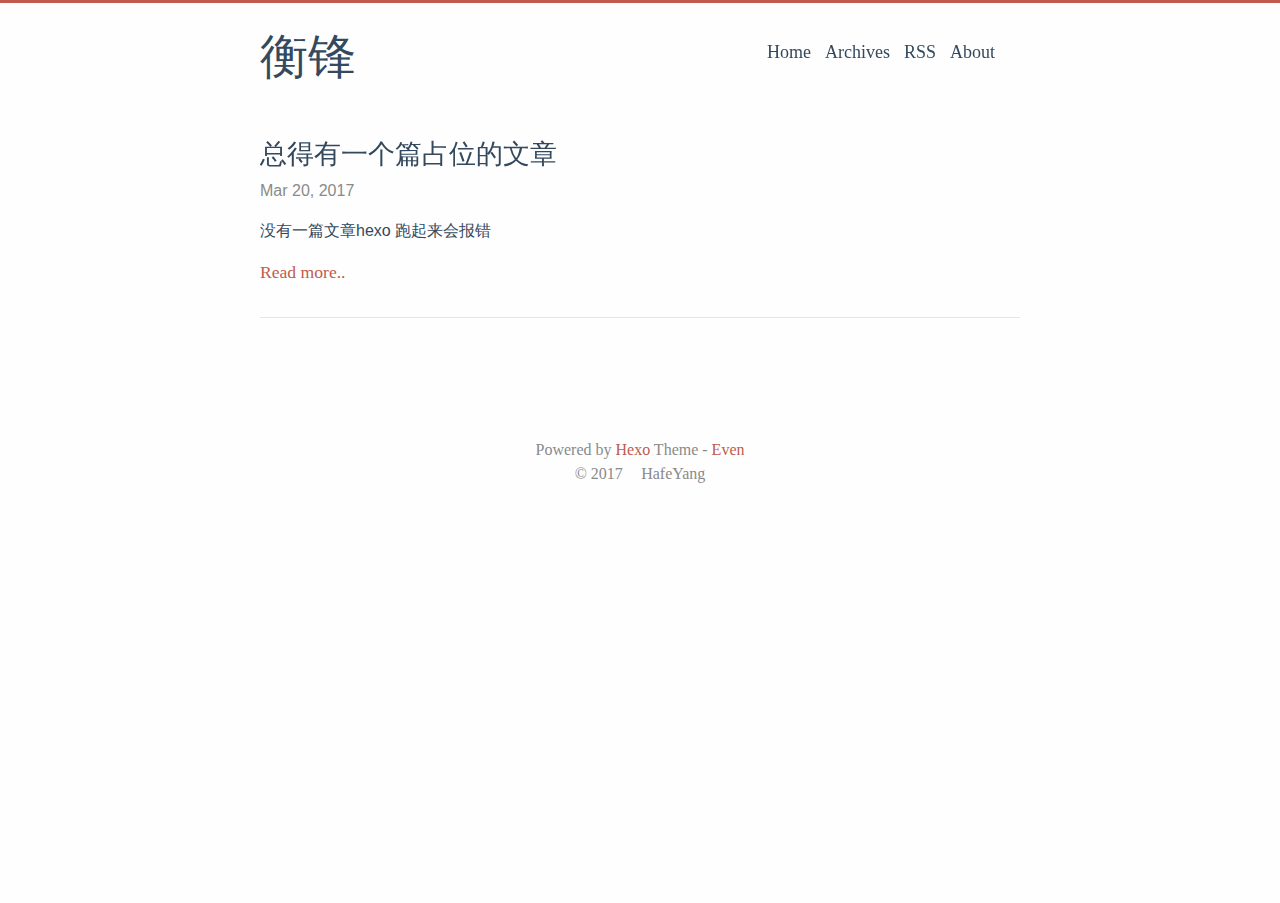
==== commit d133c71d: "Site updated: 2017-03-20 11:27:46" ====
--- a/index.html
+++ b/index.html
@@ -328,7 +328,7 @@
     <span class="heart">
       <i class="iconfont icon-heart"></i>
     </span>
-    <span class="author">Hafeyang</span>
+    <span class="author">HafeYang</span>
   </span>
 </div>
       </footer>
